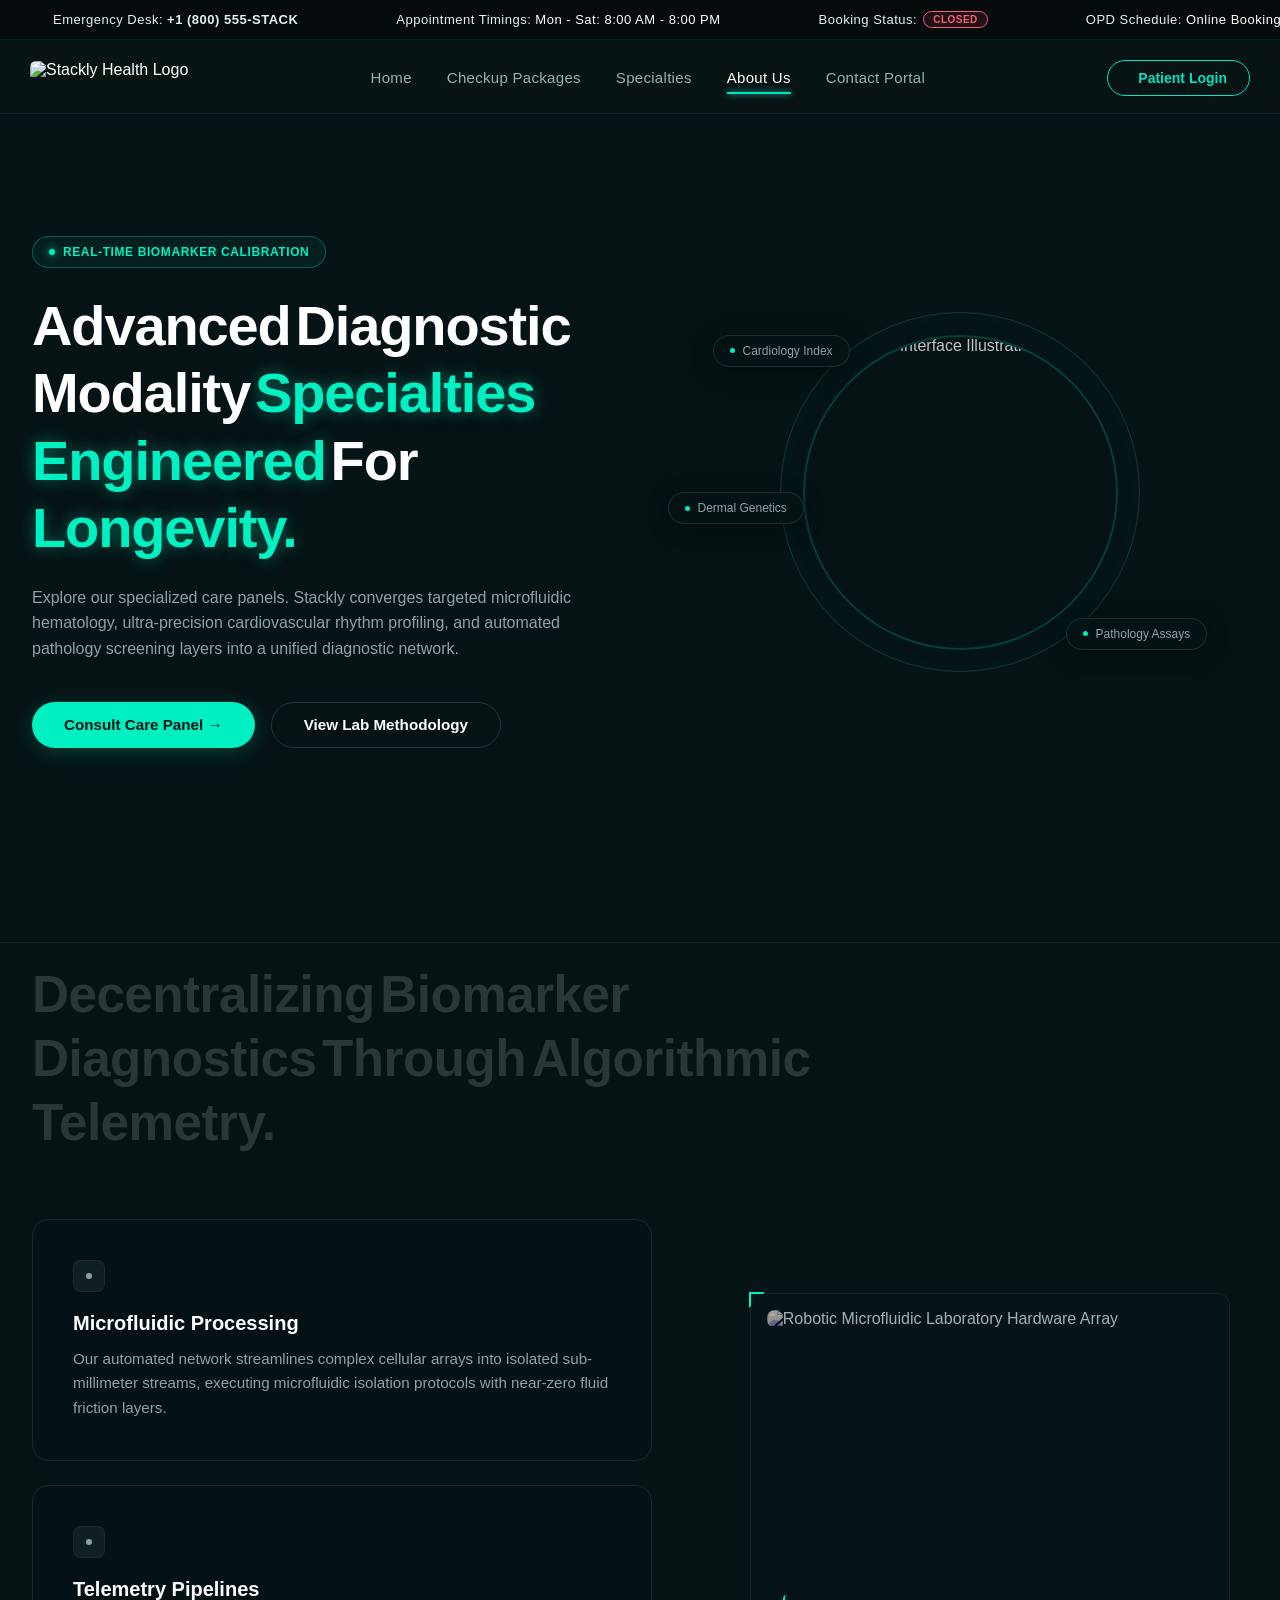
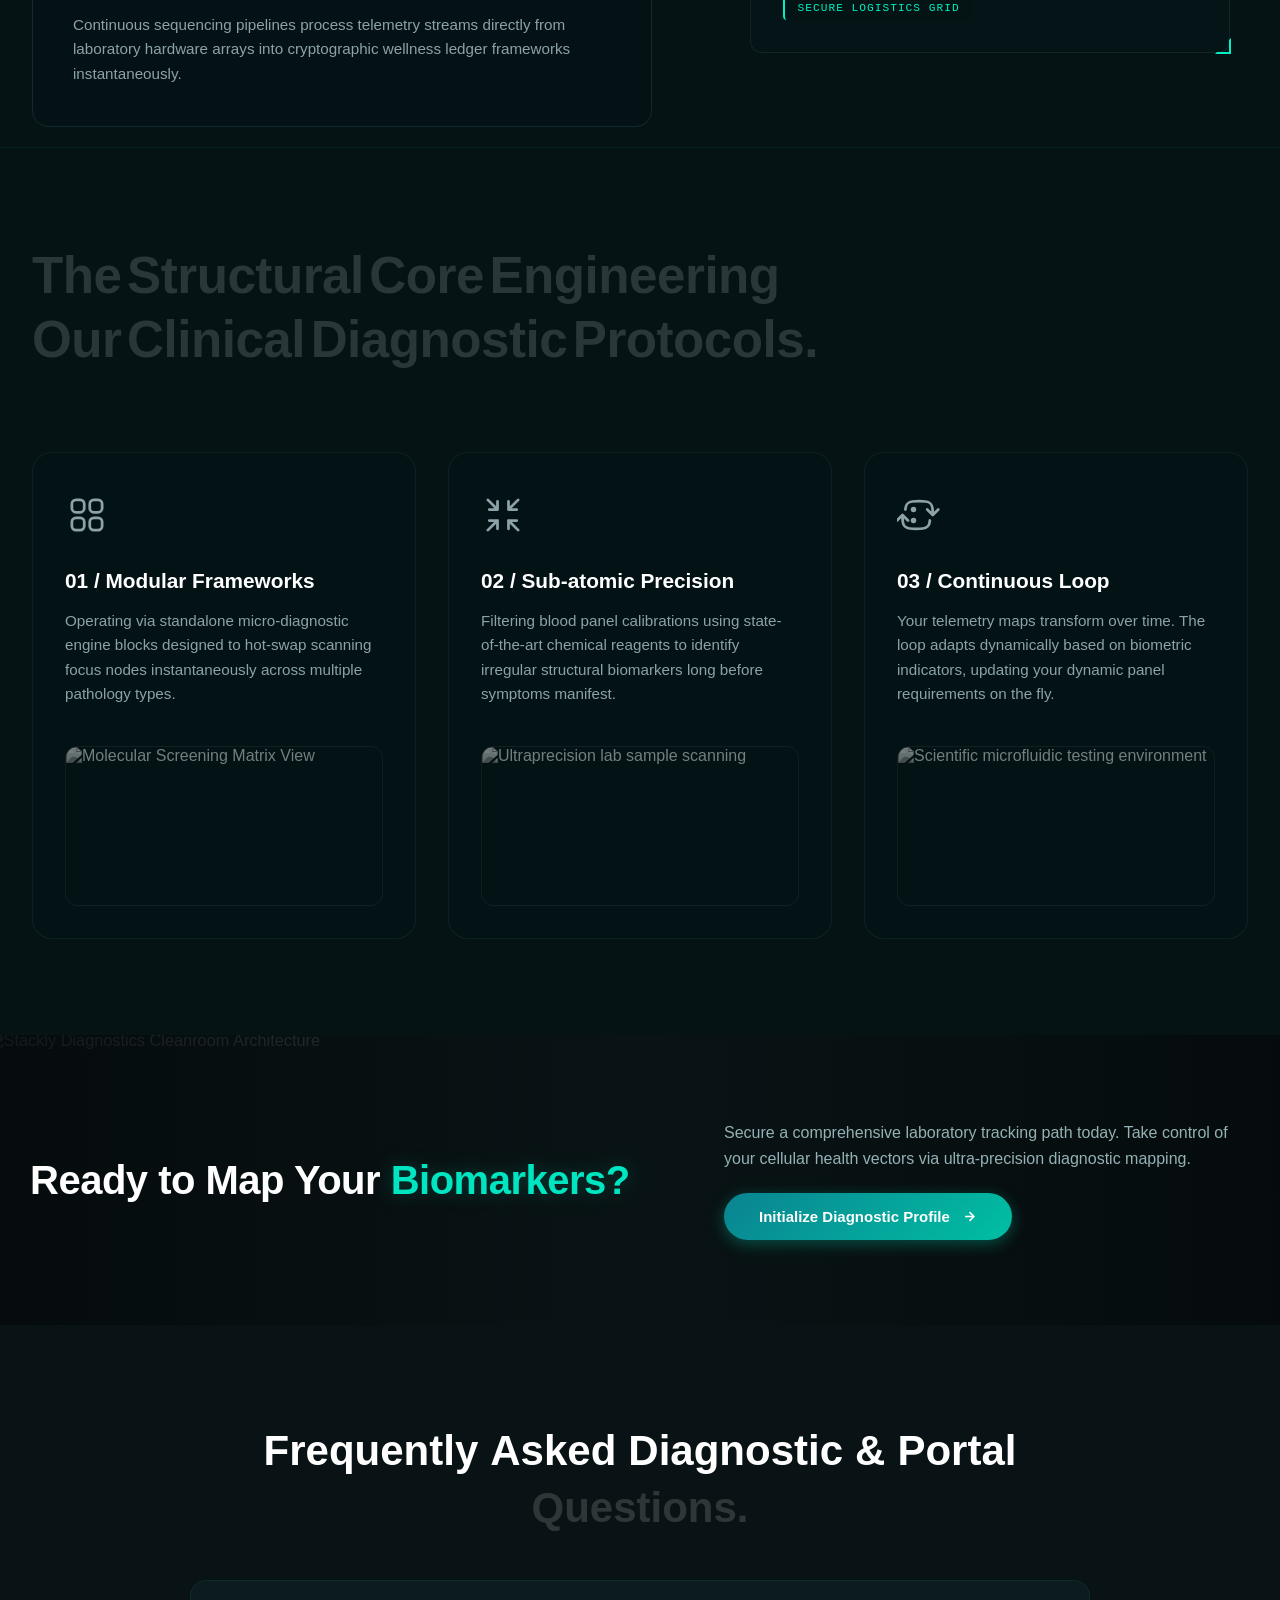
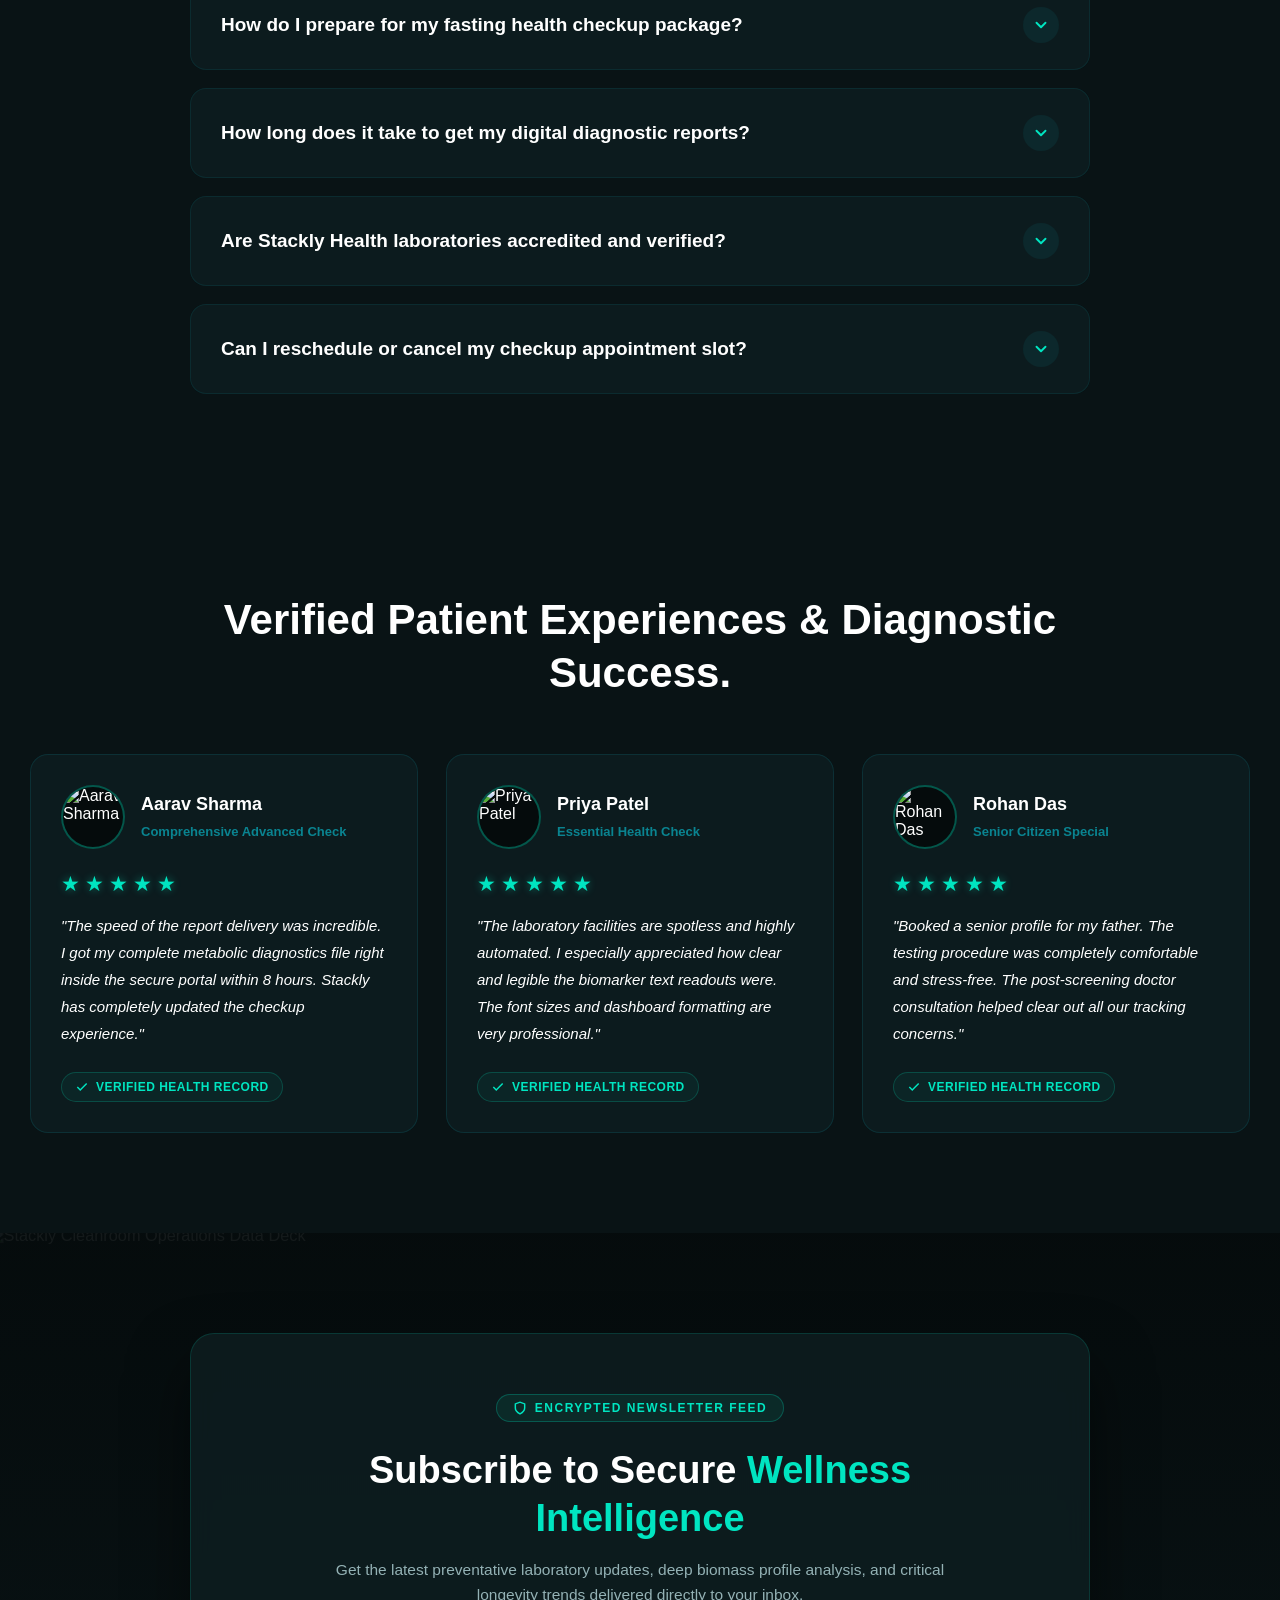
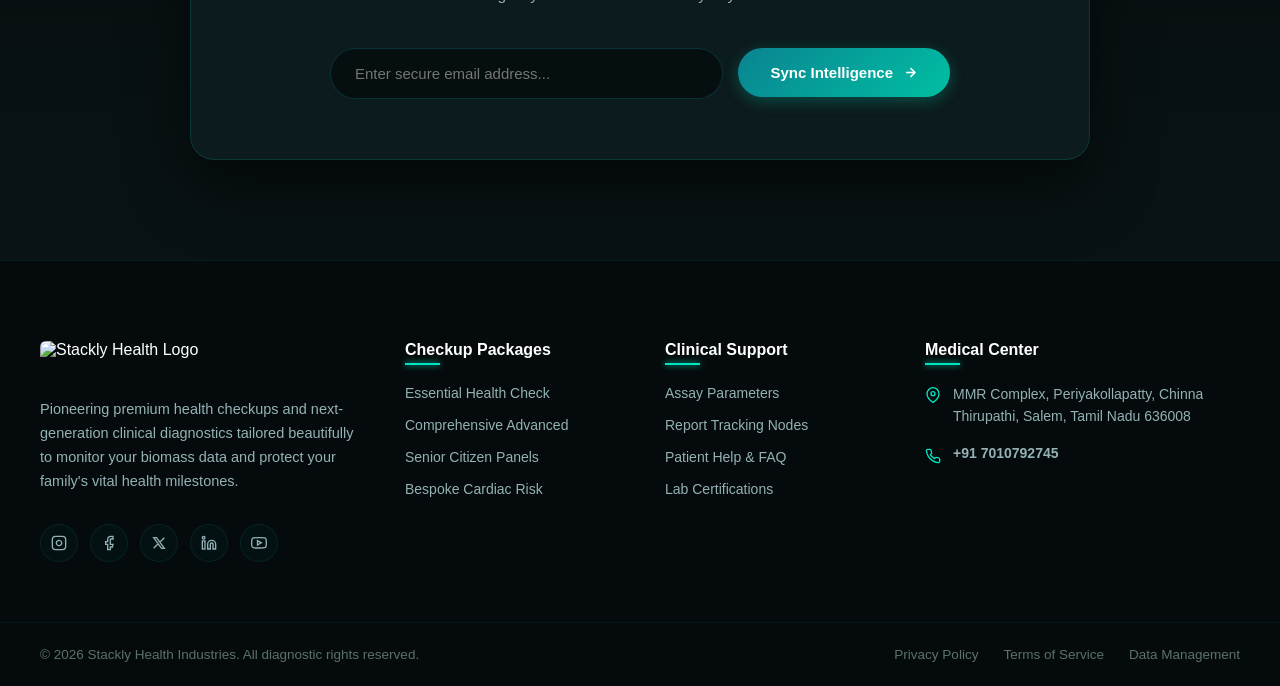
==== about.html @ 5ab10b30 "pages completed" ====
<!DOCTYPE html>
<html lang="en">
<head>
    <meta charset="UTF-8">
    <meta name="viewport" content="width=device-width, initial-scale=1.0">
    <title>Stackly Health - Initializing Diagnostics</title>
    <!-- Font Awesome for clean clinical vector icons -->
    <link rel="stylesheet" href="https://cloudflare.com">
    <link rel="stylesheet" href="style.css">
</head>
<body>

    <!-- Absolute Preloader Component Overlay -->
    <div class="preloader-overlay" id="preloaderPortal">
        
        <!-- Vector Radar Scanner Grid -->
        <div class="scanner-matrix">
            <div class="pulse-aura"></div>
            <div class="pulse-aura delay-pulse"></div>
            <div class="rotating-grid"></div>
            <div class="vector-target" id="statusIcon">
                <i class="fa-solid fa-heart-pulse"></i>
            </div>
        </div>

        <!-- Typography Cluster -->
        <h1 class="brand-title">Stackly<span>Health</span></h1>
        <div class="status-microtext" id="statusString">Calibrating system metrics...</div>
        
        <!-- Tabular Metrics Count -->
        <div class="metric-counter"><span id="liveCounter">0</span>%</div>
        
        <!-- Progress Bar Track -->
        <div class="loading-track-wrapper">
            <div class="loading-fill-bar" id="liveProgressBar"></div>
        </div>
    </div>

  <script>
    document.addEventListener("DOMContentLoaded", () => {
    const liveCounter = document.getElementById("liveCounter");
    const liveProgressBar = document.getElementById("liveProgressBar");
    const statusString = document.getElementById("statusString");
    const statusIcon = document.getElementById("statusIcon");
    const preloaderPortal = document.getElementById("preloaderPortal");

    const totalDuration = 2000; // Perfect 2-second timing lifecycle
    const refreshTickRate = 20; 
    const totalSteps = totalDuration / refreshTickRate; 
    
    let currentStep = 0;

    const loadingProgressInterval = setInterval(() => {
        currentStep++;
        let completionPercentage = Math.floor((currentStep / totalSteps) * 100);

        if (completionPercentage >= 100) {
            completionPercentage = 100;
            clearInterval(loadingProgressInterval);

            // Set final finished confirmation states visually
            statusIcon.innerHTML = `<i class="fa-solid fa-circle-check" style="color: var(--neon-emerald)"></i>`;
            statusString.innerText = "Access Granted";
            liveCounter.innerText = "100";
            liveProgressBar.style.width = "100%";

            // Optional fade exit trigger action after full execution load
            setTimeout(() => {
                preloaderPortal.classList.add("terminate-flow");
            }, 300);
        } else {
            liveCounter.innerText = completionPercentage;
            liveProgressBar.style.width = completionPercentage + "%";

            // Stage shifting message arrays cleanly inside runtime parameters
            if (completionPercentage === 35) {
                statusString.innerText = "Synchronizing diagnostic pipelines...";
            } else if (completionPercentage === 70) {
                statusString.innerText = "Verifying secure systems interface...";
            }
        }
    }, refreshTickRate);
});

  </script>

  <!-- Continuous Infinite Top Bar Carousel Component -->
<div class="top-carousel-bar">
    <div class="carousel-infinite-wrapper">
        
        <!-- Primary Content Group Track -->
        <div class="carousel-track">
            <div class="carousel-item">
                <i class="fa-solid fa-phone-flip phone-ringer"></i> 
                Emergency Desk: <a href="tel:+18005557822" class="call-link">+1 (800) 555-STACK</a>
            </div>
            <div class="carousel-item">
                <i class="fa-solid fa-calendar-check"></i> 
                Appointment Timings: <span class="highlight-text">Mon - Sat: 8:00 AM - 8:00 PM</span>
            </div>
            <div class="carousel-item">
                <i class="fa-solid fa-circle-nodes"></i> 
                Booking Status: <span id="realtimeStatus" class="status-badge checking">Verifying...</span>
            </div>
            <div class="carousel-item">
                <i class="fa-solid fa-file-waveform"></i> 
                OPD Schedule: <span class="highlight-text">Online Bookings Open 24/7</span>
            </div>
        </div>
        
        <!-- Duplicate Clone Track (Essential for infinite seamless visual loop) -->
        <div class="carousel-track" aria-hidden="true">
            <div class="carousel-item">
                <i class="fa-solid fa-phone-flip phone-ringer"></i> 
                Emergency Desk: <a href="tel:+18005557822" class="call-link">+1 (800) 555-STACK</a>
            </div>
            <div class="carousel-item">
                <i class="fa-solid fa-calendar-check"></i> 
                Appointment Timings: <span class="highlight-text">Mon - Sat: 8:00 AM - 8:00 PM</span>
            </div>
            <div class="carousel-item">
                <i class="fa-solid fa-circle-nodes"></i> 
                Booking Status: <span id="realtimeStatusClone" class="status-badge checking">Verifying...</span>
            </div>
            <div class="carousel-item">
                <i class="fa-solid fa-file-waveform"></i> 
                OPD Schedule: <span class="highlight-text">Online Bookings Open 24/7</span>
            </div>
        </div>

    </div>
</div>

<script>
    document.addEventListener("DOMContentLoaded", () => {
    
    function updateLiveAppointmentStatus() {
        const badgeElements = [
            document.getElementById("realtimeStatus"),
            document.getElementById("realtimeStatusClone")
        ];
        
        const systemTime = new Date();
        const activeDay = systemTime.getDay();   // 0 = Sunday, 1 = Monday ... 6 = Saturday
        const activeHour = systemTime.getHours(); // 24-hour clock index tracker format

        // Operational Rules Setup: Monday (1) through Saturday (6), from 8:00 AM to 8:00 PM (Hour 20)
        const isWorkingDay = activeDay >= 1 && activeDay <= 6;
        const isWorkingHour = activeHour >= 8 && activeHour < 20;

        badgeElements.forEach(badge => {
            if (!badge) return;
            
            if (isWorkingDay && isWorkingHour) {
                badge.textContent = "Open Now";
                badge.className = "status-badge open";
            } else {
                badge.textContent = "Closed";
                badge.className = "status-badge closed";
            }
        });
    }

    // Call state mapping routine immediately on runtime instantiation
    updateLiveAppointmentStatus();

    // Check system time parameters every 30 seconds to support active updates
    setInterval(updateLiveAppointmentStatus, 30000);
});

</script>

<!-- Main Header Portal Navigation Section -->
<header class="main-header-navbar">
    <div class="nav-container-wrapper">
        
        <!-- Brand Logo Element Frame (Refresh trigger enabled) -->
        <div class="brand-logo-frame" onclick="refreshPagePortal()" role="button" aria-label="Stackly Home & Refresh">
            <img src="https://unsplash.com" alt="Stackly Health Logo" class="logo-asset">
            
        </div>

        <!-- Desktop Screen Center Aligned Menu List Navigation -->
        <nav class="center-navigation-menu">
            <ul class="nav-link-list">
                <li><a href="index.html" class="nav-menu-item " onclick="setActiveLink(this)">Home</a></li>
                <li><a href="packages.html" class="nav-menu-item" onclick="setActiveLink(this)">Checkup Packages</a></li>
                <li><a href="specialties.html" class="nav-menu-item" onclick="setActiveLink(this)">Specialties</a></li>
                <li><a href="about.html" class="nav-menu-item active" onclick="setActiveLink(this)">About Us</a></li>
                <li><a href="contact.html" class="nav-menu-item" onclick="setActiveLink(this)">Contact Portal</a></li>
            </ul>
        </nav>

        <!-- Right Side Corner Authentication Anchor Action Block -->
        <div class="right-auth-corner">
            <button class="btn-auth-portal" onclick="triggerAuthFlow()"><i class="fa-solid fa-user-shield"></i> Patient Login</button>
        </div>

        <!-- Interactive Mobile Hamburger Grid Vector Activation Node -->
        <button class="mobile-hamburger-trigger" id="hamburgerMenuNode" aria-label="Toggle Portal Menu">
            <span class="hamburger-bar"></span>
            <span class="hamburger-bar"></span>
            <span class="hamburger-bar"></span>
        </button>

    </div>
</header>

<!-- Global Blurring Overlay Matrix Cover for Mobile Airflow Layer Drawer Display -->
<div class="portal-blur-backdrop" id="drawerBlurOverlay"></div>

<script>
    document.addEventListener("DOMContentLoaded", () => {
    const hamburgerMenuNode = document.getElementById("hamburgerMenuNode");
    const drawerBlurOverlay = document.getElementById("drawerBlurOverlay");
    
    // --- 1. Toggle Mobile Menu Drawer & Background Blur Overlay ---
    if (hamburgerMenuNode && drawerBlurOverlay) {
        const toggleMobileNavigation = () => {
            document.body.classList.toggle("mobile-nav-expanded");
            
            // Toggle screen scroll-lock to prevent underlying background leaks
            if (document.body.classList.contains("mobile-nav-expanded")) {
                document.body.style.overflow = "hidden";
            } else {
                document.body.style.overflow = "auto";
            }
        };

        // Attach action events to both trigger nodes
        hamburgerMenuNode.addEventListener("click", toggleMobileNavigation);
        drawerBlurOverlay.addEventListener("click", toggleMobileNavigation);
    }
});

// --- 2. Dynamic Menu Active Status State Tracker Function ---
function setActiveLink(clickedElement) {
    // Remove active styles from all structural links across layout tree
    const menuItems = document.querySelectorAll(".nav-menu-item");
    menuItems.forEach(item => item.classList.remove("active"));
    
    // Apply highlight active styling to current node path item context
    clickedElement.classList.add("active");

    // Auto-dismiss open mobile navigation drawers smoothly on selection click actions
    if (document.body.classList.contains("mobile-nav-expanded")) {
        document.body.classList.remove("mobile-nav-expanded");
        document.body.style.overflow = "auto";
    }
}

// --- 3. Core Brand Image Click Refresh Action Routine ---
function refreshPagePortal() {
    window.location.reload(); // Instantly triggers an active refresh on current page viewport context
}

// --- 4. Placeholder for Authorization Actions ---
function triggerAuthFlow() {
    alert("Redirecting securely to Stackly Patient Identity & Records Portal...");
}

</script>

 <section class="hero-container">
    
    <!-- LEFT CONTENT PANEL -->
    <div class="hero-content">
      <div class="pill-badge">
        <span class="pill-dot"></span>
        REAL-TIME BIOMARKER CALIBRATION
      </div>
      
      <!-- The text inside this tag will be processed by script.js -->
      <h1 class="hero-title" id="reveal-target">
        Advanced Diagnostic Modality Specialties Engineered For Longevity.
      </h1>
      
      <p class="hero-description">
        Explore our specialized care panels. Stackly converges targeted microfluidic hematology, ultra-precision cardiovascular rhythm profiling, and automated pathology screening layers into a unified diagnostic network.
      </p>
      
      <div class="btn-group">
        <a href="/404" class="btn btn-primary">Consult Care Panel &rarr;</a>
        <a href="/404" class="btn btn-secondary">View Lab Methodology</a>
      </div>
    </div>

    <!-- RIGHT VISUAL PANEL -->
    <div class="hero-visual">
      <div class="radar-container">
        <div class="radar-circle"></div>
        
        <div class="image-mask">
          <img src="https://unsplash.com" alt="Diagnostic Interface Illustration">
        </div>
        
        <div class="floating-index index-1">Cardiology Index</div>
        <div class="floating-index index-2">Dermal Genetics</div>
        <div class="floating-index index-3">Pathology Assays</div>
      </div>
    </div>

  </section>


  
  <style>
    /* Reset & Theme Constants */
* {
  box-sizing: border-box;
  margin: 0;
  padding: 0;
}

:root {
  --bg-dark: #051315;
  --teal-bright: #00f0c2;
  --teal-muted: #113834;
  --text-main: #ffffff;
  --text-muted: #8da2a6;
  --font-family: -apple-system, BlinkMacSystemFont, 'Segoe UI', Roboto, Helvetica, Arial, sans-serif;
}

body {
  background-color: var(--bg-dark);
  color: var(--text-main);
  font-family: var(--font-family);
  overflow-x: hidden;
}

/* Hero Section Layout */
.hero-container {
  max-width: 1280px;
  min-height: 100vh;
  margin: 0 auto;
  padding: 4rem 2rem;
  display: flex;
  flex-direction: column;
  justify-content: center;
  position: relative;
}

@media (min-width: 1024px) {
  .hero-container {
    flex-direction: row;
    align-items: center;
    gap: 4rem;
  }
}

/* Left Column Content */
.hero-content {
  flex: 1;
  display: flex;
  flex-direction: column;
  gap: 1.5rem;
  z-index: 10;
}

.pill-badge {
  align-self: flex-start;
  display: inline-flex;
  align-items: center;
  gap: 0.5rem;
  border: 1px solid rgba(0, 240, 194, 0.3);
  background: rgba(0, 240, 194, 0.05);
  padding: 0.5rem 1rem;
  border-radius: 9999px;
  font-size: 0.75rem;
  font-weight: 600;
  letter-spacing: 0.05em;
  text-transform: uppercase;
  color: var(--teal-bright);
}

.pill-dot {
  width: 6px;
  height: 6px;
  background-color: var(--teal-bright);
  border-radius: 50%;
  box-shadow: 0 0 8px var(--teal-bright);
}

/* Word-by-Word Scroll Reveal Header */
.hero-title {
  font-size: 2.5rem;
  font-weight: 800;
  line-height: 1.2;
  letter-spacing: -0.02em;
}

@media (min-width: 768px) {
  .hero-title {
    font-size: 3.5rem;
  }
}

.word {
  display: inline-block;
  margin-right: 0.3rem;
  color: rgba(255, 255, 255, 0.15);
  transition: color 0.3s ease, text-shadow 0.3s ease;
}

.word.active {
  color: var(--text-main);
}

.word.active-teal {
  color: var(--teal-bright);
  text-shadow: 0 0 15px rgba(0, 240, 194, 0.4);
}

.hero-description {
  font-size: 1rem;
  line-height: 1.6;
  color: var(--text-muted);
  max-w: 540px;
}

/* Action Buttons */
.btn-group {
  display: flex;
  flex-direction: column;
  gap: 1rem;
  margin-top: 1rem;
}

@media (min-width: 480px) {
  .btn-group {
    flex-direction: row;
  }
}

.btn {
  display: inline-flex;
  align-items: center;
  justify-content: center;
  padding: 0.85rem 2rem;
  border-radius: 9999px;
  font-size: 0.95rem;
  font-weight: 700;
  text-decoration: none;
  transition: all 0.3s ease;
  cursor: pointer;
}

.btn-primary {
  background-color: var(--teal-bright);
  color: var(--bg-dark);
  box-shadow: 0 4px 20px rgba(0, 240, 194, 0.2);
}

.btn-primary:hover {
  background-color: #00dfb4;
  box-shadow: 0 6px 25px rgba(0, 240, 194, 0.4);
  transform: translateY(-2px);
}

.btn-secondary {
  background-color: transparent;
  color: var(--text-main);
  border: 1px solid #1f3538;
}

.btn-secondary:hover {
  border-color: var(--teal-bright);
  background-color: rgba(255, 255, 255, 0.03);
}

/* Right Column Visual Layout */
.hero-visual {
  flex: 1;
  display: flex;
  align-items: center;
  justify-content: center;
  position: relative;
  margin-top: 3rem;
}

@media (min-width: 1024px) {
  .hero-visual {
    margin-top: 0;
  }
}

/* Circular Interface Layout */
.radar-container {
  position: relative;
  width: 320px;
  height: 320px;
  display: flex;
  align-items: center;
  justify-content: center;
}

@media (min-width: 768px) {
  .radar-container {
    width: 450px;
    height: 450px;
  }
}

.radar-circle {
  position: absolute;
  width: 80%;
  height: 80%;
  border-radius: 50%;
  border: 1px solid var(--teal-muted);
  box-shadow: inset 0 0 40px rgba(0, 240, 194, 0.03);
}

.image-mask {
  position: relative;
  width: 70%;
  height: 70%;
  border-radius: 50%;
  overflow: hidden;
  border: 2px solid rgba(0, 240, 194, 0.2);
}

.image-mask img {
  width: 100%;
  height: 100%;
  object-fit: cover;
  opacity: 0.75;
}

/* Floating Data Panels */
.floating-index {
  position: absolute;
  background: rgba(5, 19, 21, 0.85);
  backdrop-filter: blur(8px);
  border: 1px solid rgba(31, 53, 56, 0.8);
  padding: 0.5rem 1rem;
  border-radius: 9999px;
  font-size: 0.75rem;
  color: var(--text-muted);
  white-space: nowrap;
  display: flex;
  align-items: center;
  gap: 0.5rem;
  box-shadow: 0 4px 20px rgba(0, 0, 0, 0.4);
}

.floating-index::before {
  content: '';
  width: 5px;
  height: 5px;
  background-color: var(--teal-bright);
  border-radius: 50%;
}

.index-1 { top: 15%; left: -5%; }
.index-2 { top: 50%; left: -15%; }
.index-3 { bottom: 15%; right: -5%; }

/* Spacer Block for Scrolling Demonstration */
.scroll-spacer {
  height: 100vh;
  background: linear-gradient(to bottom, var(--bg-dark), #02090a);
  display: flex;
  align-items: center;
  justify-content: center;
  color: rgba(255, 255, 255, 0.2);
  font-size: 0.9rem;
}

  </style>

  <script>
    document.addEventListener("DOMContentLoaded", () => {
  const container = document.getElementById("reveal-target");
  const textArray = container.innerText.split(" ");
  container.innerHTML = ""; // Clear plain text block

  // Map across string tokens to construct custom span elements
  const wordNodes = textArray.map((word) => {
    const span = document.createElement("span");
    span.textContent = word;
    span.classList.add("word");
    
    // Match target phrases for high-contrast neon branding highlights
    if (["Longevity.", "Engineered", "Specialties"].includes(word)) {
      span.classList.add("teal-highlight");
    }
    
    container.appendChild(span);
    return span;
  });

  function processScrollAnimation() {
    const viewportHeight = window.innerHeight;
    const elementRect = container.getBoundingClientRect();
    
    // Determine scroll timeline window markers
    const startPoint = viewportHeight * 0.8;
    const endPoint = viewportHeight * 0.2;
    
    // Convert scroll window relative positions to percentages (0 to 1)
    let visibilityPercentage = (startPoint - elementRect.top) / (startPoint - endPoint);
    visibilityPercentage = Math.min(Math.max(visibilityPercentage, 0), 1);
    
    // Distribute word trigger metrics smoothly against the calculated timeline
    const targetActiveIndex = Math.floor(visibilityPercentage * wordNodes.length * 1.2);

    wordNodes.forEach((node, index) => {
      if (index <= targetActiveIndex && visibilityPercentage > 0) {
        if (node.classList.contains("teal-highlight")) {
          node.classList.add("active-teal");
        } else {
          node.classList.add("active");
        }
      } else {
        node.classList.remove("active", "active-teal");
      }
    });
  }

  window.addEventListener("scroll", processScrollAnimation);
  processScrollAnimation(); // Initial pass to illuminate text if loaded directly inside viewports
});

  </script>

    <!-- SECTION TWO START: THE DATA LAYERS -->
  <section class="layers-section">
    <div class="layers-container">
      
      <!-- Top Header Area with Scroll Reveal -->
      <div class="layers-header">
        <h2 class="layers-title" id="reveal-target-two">
          Decentralizing Biomarker Diagnostics Through Algorithmic Telemetry.
        </h2>
      </div>

      <!-- Main Layout Matrix Grid -->
      <div class="layers-grid">
        
        <!-- Left Side: Interactive Data Cards (Glide Up from Bottom) -->
        <div class="cards-column scroll-glide-up">
          
          <!-- Card 1 -->
          <div class="interactive-card">
            <div class="card-icon-wrapper">
              <div class="card-icon-dot"></div>
            </div>
            <h3 class="card-title">Microfluidic Processing</h3>
            <p class="card-text">
              Our automated network streamlines complex cellular arrays into isolated sub-millimeter streams, executing microfluidic isolation protocols with near-zero fluid friction layers.
            </p>
          </div>

          <!-- Card 2 -->
          <div class="interactive-card">
            <div class="card-icon-wrapper">
              <div class="card-icon-dot"></div>
            </div>
            <h3 class="card-title">Telemetry Pipelines</h3>
            <p class="card-text">
              Continuous sequencing pipelines process telemetry streams directly from laboratory hardware arrays into cryptographic wellness ledger frameworks instantaneously.
            </p>
          </div>

        </div>

        <!-- Right Side: Structural Graphic Frame Component (Glides Up from Bottom) -->
        <div class="graphic-column scroll-glide-up">
          <div class="hardware-frame">
            <!-- Decorative Tech Corner Outlines -->
            <div class="corner-bracket top-left"></div>
            <div class="corner-bracket bottom-right"></div>
            
            <!-- Contextual Image Placeholder for Medical Technology -->
            <img src="https://unsplash.com" alt="Robotic Microfluidic Laboratory Hardware Array" class="hardware-image">
            
            <div class="frame-overlay-tag">SECURE LOGISTICS GRID</div>
          </div>
        </div>

      </div>

    </div>
  </section>
  <!-- SECTION TWO END -->

  <style>
    /* Section Base Configurations */
.layers-section {
  background-color: var(--bg-dark);
  padding: 20px 2rem;
  position: relative;
  overflow: hidden;
  border-top: 1px solid rgba(17, 56, 52, 0.4);
}

.layers-container {
  max-width: 1280px;
  margin: 0 auto;
}

/* Header & Word Reveal Typing Layouts */
.layers-header {
  max-width: 800px;
  margin-bottom: 4rem;
}

.layers-title {
  font-size: 2.2rem;
  font-weight: 800;
  line-height: 1.25;
  letter-spacing: -0.01em;
}

@media (min-width: 768px) {
  .layers-title {
    font-size: 3.2rem;
  }
}

/* Reusing your word tokens styling from Section 1 */
.word-two {
  display: inline-block;
  margin-right: 0.35rem;
  color: rgba(255, 255, 255, 0.15);
  transition: color 0.3s ease, text-shadow 0.3s ease;
}

.word-two.active {
  color: var(--text-main);
}

.word-two.active-teal {
  color: var(--teal-bright);
  text-shadow: 0 0 15px rgba(0, 240, 194, 0.4);
}

/* Responsive Grid Base Matrix */
.layers-grid {
  display: grid;
  grid-template-columns: 1fr;
  gap: 3rem;
  align-items: center;
}

@media (min-width: 1024px) {
  .layers-grid {
    grid-template-columns: 1.2fr 1fr;
    gap: 5rem;
  }
}

/* Left Content Column Interactive Cards */
.cards-column {
  display: flex;
  flex-direction: column;
  gap: 1.5rem;
}

.interactive-card {
  background: rgba(5, 19, 21, 0.4);
  border: 1px solid #14292b;
  padding: 2.5rem;
  border-radius: 16px;
  position: relative;
  overflow: hidden;
  transition: all 0.4s cubic-bezier(0.16, 1, 0.3, 1);
}

/* Hover Accent Interactivity Layouts */
.interactive-card::before {
  content: '';
  position: absolute;
  inset: 0;
  background: radial-gradient(circle at 10% 10%, rgba(0, 240, 194, 0.04), transparent 60%);
  opacity: 0;
  transition: opacity 0.4s ease;
}

.interactive-card:hover {
  border-color: var(--teal-bright);
  transform: translateY(-4px);
  box-shadow: 0 12px 30px rgba(0, 0, 0, 0.5), 0 0 20px rgba(0, 240, 194, 0.05);
}

.interactive-card:hover::before {
  opacity: 1;
}

/* Card Internals */
.card-icon-wrapper {
  width: 32px;
  height: 32px;
  border-radius: 8px;
  background: rgba(31, 53, 56, 0.4);
  display: flex;
  align-items: center;
  justify-content: center;
  margin-bottom: 1.25rem;
  border: 1px solid rgba(255,255,255,0.05);
  transition: all 0.3s ease;
}

.card-icon-dot {
  width: 6px;
  height: 6px;
  background-color: var(--text-muted);
  border-radius: 50%;
  transition: all 0.3s ease;
}

.interactive-card:hover .card-icon-wrapper {
  background: rgba(0, 240, 194, 0.1);
  border-color: rgba(0, 240, 194, 0.3);
}

.interactive-card:hover .card-icon-dot {
  background-color: var(--teal-bright);
  box-shadow: 0 0 8px var(--teal-bright);
}

.card-title {
  font-size: 1.25rem;
  font-weight: 700;
  margin-bottom: 0.75rem;
  transition: color 0.3s ease;
}

.interactive-card:hover .card-title {
  color: var(--teal-bright);
}

.card-text {
  font-size: 0.95rem;
  line-height: 1.6;
  color: var(--text-muted);
}

/* Right Media Column Components */
.graphic-column {
  width: 100%;
  display: flex;
  justify-content: center;
}

.hardware-frame {
  position: relative;
  width: 100%;
  max-width: 480px;
  aspect-ratio: 4/3;
  border-radius: 12px;
  padding: 1rem;
  background: rgba(17, 56, 52, 0.08);
  border: 1px solid rgba(31, 53, 56, 0.5);
}

.hardware-image {
  width: 100%;
  height: 100%;
  object-fit: cover;
  border-radius: 8px;
  opacity: 0.65;
  filter: saturate(0.6) hue-rotate(140deg);
  transition: all 0.5s ease;
}

.hardware-frame:hover .hardware-image {
  opacity: 0.85;
  filter: saturate(0.9) hue-rotate(140deg);
}

/* Science Frame Corner Brackets */
.corner-bracket {
  position: absolute;
  width: 16px;
  height: 16px;
  border: 2px solid transparent;
  pointer-events: none;
}
.top-left {
  top: -2px; left: -2px;
  border-top-color: var(--teal-bright);
  border-left-color: var(--teal-bright);
}
.bottom-right {
  bottom: -2px; right: -2px;
  border-bottom-color: var(--teal-bright);
  border-right-color: var(--teal-bright);
}

.frame-overlay-tag {
  position: absolute;
  bottom: 2rem;
  left: 2rem;
  background: rgba(5, 19, 21, 0.9);
  padding: 0.4rem 0.8rem;
  border-radius: 4px;
  font-family: monospace;
  font-size: 0.7rem;
  letter-spacing: 1px;
  color: var(--teal-bright);
  border-left: 2px solid var(--teal-bright);
}

/* Scroll Glide Up Global Trigger Base Classes */
.scroll-glide-up {
  opacity: 0;
  transform: translateY(60px);
  transition: opacity 1s cubic-bezier(0.16, 1, 0.3, 1), transform 1.2s cubic-bezier(0.16, 1, 0.3, 1);
}

.scroll-glide-up.visible {
  opacity: 1;
  transform: translateY(0);
}

  </style>

  <script>
    document.addEventListener("DOMContentLoaded", () => {
  
  // 1. TEXT REVEAL CONTROLLER FOR SECTION TWO
  const titleTwo = document.getElementById("reveal-target-two");
  const textArrayTwo = titleTwo.innerText.split(" ");
  titleTwo.innerHTML = ""; 

  const wordNodesTwo = textArrayTwo.map((word) => {
    const span = document.createElement("span");
    span.textContent = word;
    span.classList.add("word-two");
    
    if (["Telemetry.", "Diagnostics", "Decentralizing"].includes(word)) {
      span.classList.add("teal-highlight-two");
    }
    
    titleTwo.appendChild(span);
    return span;
  });

  // 2. GLIDE UP CONTROLLER FOR ELEMENTS
  const glideElements = document.querySelectorAll(".scroll-glide-up");

  // Main Comprehensive Monitor Loop
  function evaluateScrollLayouts() {
    const viewportHeight = window.innerHeight;
    
    // --- Handle Word-by-word reveal ---
    const elementRect = titleTwo.getBoundingClientRect();
    const startPoint = viewportHeight * 0.85;
    const endPoint = viewportHeight * 0.25;
    
    let visibilityPercentage = (startPoint - elementRect.top) / (startPoint - endPoint);
    visibilityPercentage = Math.min(Math.max(visibilityPercentage, 0), 1);
    
    const targetActiveIndex = Math.floor(visibilityPercentage * wordNodesTwo.length * 1.3);

    wordNodesTwo.forEach((node, index) => {
      if (index <= targetActiveIndex && visibilityPercentage > 0) {
        if (node.classList.contains("teal-highlight-two")) {
          node.classList.add("active-teal");
        } else {
          node.classList.add("active");
        }
      } else {
        node.classList.remove("active", "active-teal");
      }
    });

    // --- Handle Glide Up Animation Triggers ---
    glideElements.forEach((element) => {
      const elementTop = element.getBoundingClientRect().top;
      // Trigger when the element sits 15% above the page bottom edge
      if (elementTop < viewportHeight * 0.85) {
        element.classList.add("visible");
      }
    });
  }

  window.addEventListener("scroll", evaluateScrollLayouts);
  evaluateScrollLayouts(); // Execute primary check immediately upon setup
});

  </script>

    <!-- SECTION THREE START: THE CLINICAL ARCHITECTURE -->
  <section class="pillars-section">
    <div class="pillars-container">
      
      <!-- Section Title Area -->
      <div class="pillars-header">
        <h2 class="pillars-title" id="reveal-target-three">
          The Structural Core Engineering Our Clinical Diagnostic Protocols.
        </h2>
      </div>

      <!-- Chronological/One-By-One Card Row Layout -->
      <div class="pillars-grid">
        
        <!-- Value Pillar Card 1 -->
        <div class="pillar-card cascade-reveal">
          <div class="pillar-icon-container">
            <!-- Vector Blueprint Grid Icon -->
            <svg class="vector-icon" viewBox="0 0 24 24" fill="none" stroke="currentColor" stroke-width="1.5">
              <path stroke-linecap="round" stroke-linejoin="round" d="M3.75 6A2.25 2.25 0 0 1 6 3.75h2.25A2.25 2.25 0 0 1 10.5 6v2.25a2.25 2.25 0 0 1-2.25 2.25H6A2.25 2.25 0 0 1 3.75 8.25V6ZM3.75 15.75A2.25 2.25 0 0 1 6 13.5h2.25a2.25 2.25 0 0 1 2.25 2.25V18a2.25 2.25 0 0 1-2.25 2.25H6A2.25 2.25 0 0 1 3.75 18v-2.25ZM13.5 6a2.25 2.25 0 0 1 2.25-2.25H18A2.25 2.25 0 0 1 20.25 6v2.25A2.25 2.25 0 0 1 18 10.5h-2.25A2.25 2.25 0 0 1 13.5 8.25V6ZM13.5 15.75a2.25 2.25 0 0 1 2.25-2.25H18a2.25 2.25 0 0 1 2.25 2.25V18A2.25 2.25 0 0 1 18 20.25h-2.25A2.25 2.25 0 0 1 13.5 18v-2.25Z" />
            </svg>
          </div>
          <h3 class="pillar-card-title">01 / Modular Frameworks</h3>
          <p class="pillar-card-text">
            Operating via standalone micro-diagnostic engine blocks designed to hot-swap scanning focus nodes instantaneously across multiple pathology types.
          </p>
          <div class="pillar-media-frame">
            <img src="https://unsplash.com" alt="Molecular Screening Matrix View" class="pillar-img">
          </div>
        </div>

        <!-- Value Pillar Card 2 -->
        <div class="pillar-card cascade-reveal">
          <div class="pillar-icon-container">
            <!-- Vector Target Accuracy Radar Icon -->
            <svg class="vector-icon" viewBox="0 0 24 24" fill="none" stroke="currentColor" stroke-width="1.5">
              <path stroke-linecap="round" stroke-linejoin="round" d="M9 9V4.5M9 9H4.5M9 9 3.75 3.75M9 15v4.5M9 15H4.5M9 15l-5.25 5.25M15 9V4.5M15 9h4.5M15 9l5.25-5.25M15 15v4.5M15 15h4.5M15 15l5.25 5.25" />
            </svg>
          </div>
          <h3 class="pillar-card-title">02 / Sub-atomic Precision</h3>
          <p class="pillar-card-text">
            Filtering blood panel calibrations using state-of-the-art chemical reagents to identify irregular structural biomarkers long before symptoms manifest.
          </p>
          <div class="pillar-media-frame">
            <img src="https://unsplash.com" alt="Ultraprecision lab sample scanning" class="pillar-img">
          </div>
        </div>

        <!-- Value Pillar Card 3 -->
        <div class="pillar-card cascade-reveal">
          <div class="pillar-icon-container">
            <!-- Vector Quantum Chain Waveform Icon -->
            <svg class="vector-icon" viewBox="0 0 24 24" fill="none" stroke="currentColor" stroke-width="1.5">
              <path stroke-linecap="round" stroke-linejoin="round" d="M19.5 12c0-1.232-.046-2.453-.138-3.662a4.006 4.006 0 0 0-3.7-3.7 48.656 48.656 0 0 0-7.324 0 4.006 4.006 0 0 0-3.7 3.7c-.017.22-.032.441-.046.662M19.5 12l3-3m-3 3-3-3M3 12c0 1.232.046 2.453.138 3.662a4.006 4.006 0 0 0 3.7 3.7 48.656 48.656 0 0 0 7.324 0 4.006 4.006 0 0 0 3.7-3.7c.017-.22.032-.441.046-.662M3 12l-3 3m3-3 3 3M9 9h.008v.008H9V9Zm.75 0a.75.75 0 1 1-1.5 0 .75.75 0 0 1 1.5 0ZM9 15h.008v.008H9V15Zm.75 0a.75.75 0 1 1-1.5 0 .75.75 0 0 1 1.5 0Z" />
            </svg>
          </div>
          <h3 class="pillar-card-title">03 / Continuous Loop</h3>
          <p class="pillar-card-text">
            Your telemetry maps transform over time. The loop adapts dynamically based on biometric indicators, updating your dynamic panel requirements on the fly.
          </p>
          <div class="pillar-media-frame">
            <img src="https://unsplash.com" alt="Scientific microfluidic testing environment" class="pillar-img">
          </div>
        </div>

      </div>
    </div>
  </section>
  <!-- SECTION THREE END -->

  <style>
    /* Pillars Section Core Container styles */
.pillars-section {
  background-color: var(--bg-dark);
  padding: 6rem 2rem;
  position: relative;
  overflow: hidden;
  border-top: 1px solid rgba(17, 56, 52, 0.4);
}

.pillars-container {
  max-width: 1280px;
  margin: 0 auto;
}

/* Header Area Typography */
.pillars-header {
  max-width: 800px;
  margin-bottom: 5rem;
}

.pillars-title {
  font-size: 2.2rem;
  font-weight: 800;
  line-height: 1.25;
  letter-spacing: -0.01em;
}

@media (min-width: 768px) {
  .pillars-title {
    font-size: 3.2rem;
  }
}

/* Word tokens layout for Title 3 */
.word-three {
  display: inline-block;
  margin-right: 0.35rem;
  color: rgba(255, 255, 255, 0.15);
  transition: color 0.3s ease, text-shadow 0.3s ease;
}

.word-three.active {
  color: var(--text-main);
}

.word-three.active-teal {
  color: var(--teal-bright);
  text-shadow: 0 0 15px rgba(0, 240, 194, 0.4);
}

/* Columns Grid Matrix */
.pillars-grid {
  display: grid;
  grid-template-columns: 1fr;
  gap: 2.5rem;
}

@media (min-width: 768px) {
  .pillars-grid {
    grid-template-columns: repeat(2, 1fr);
  }
}

@media (min-width: 1024px) {
  .pillars-grid {
    grid-template-columns: repeat(3, 1fr);
    gap: 2rem;
  }
}

/* Individual Content Pillar Cards */
.pillar-card {
  background: rgba(3, 20, 23, 0.3);
  border: 1px solid rgba(31, 53, 56, 0.4);
  padding: 2.5rem 2rem 2rem 2rem;
  border-radius: 20px;
  display: flex;
  flex-direction: column;
  position: relative;
  transition: border-color 0.4s ease, transform 0.4s ease, box-shadow 0.4s ease;
}

.pillar-card:hover {
  border-color: var(--teal-bright);
  transform: translateY(-6px);
  box-shadow: 0 15px 35px rgba(0,0,0,0.6);
}

/* Vector Inline Icon Elements */
.pillar-icon-container {
  width: 44px;
  height: 44px;
  color: var(--text-muted);
  margin-bottom: 2rem;
  transition: color 0.4s ease, filter 0.4s ease;
}

.vector-icon {
  width: 100%;
  height: 100%;
}

.pillar-card:hover .pillar-icon-container {
  color: var(--teal-bright);
  filter: drop-shadow(0 0 8px rgba(0, 240, 194, 0.5));
}

/* Card Typography Content */
.pillar-card-title {
  font-size: 1.3rem;
  font-weight: 700;
  margin-bottom: 1rem;
}

.pillar-card-text {
  font-size: 0.95rem;
  line-height: 1.6;
  color: var(--text-muted);
  margin-bottom: 2.5rem;
  flex-grow: 1; /* Pushes content images perfectly into equal row alignments */
}

/* Pillar Inline Card Media Frame */
.pillar-media-frame {
  width: 100%;
  height: 160px;
  border-radius: 12px;
  overflow: hidden;
  border: 1px solid rgba(255,255,255,0.05);
}

.pillar-img {
  width: 100%;
  height: 100%;
  object-fit: cover;
  opacity: 0.45;
  filter: grayscale(1) contrast(1.1);
  transition: all 0.5s ease;
}

.pillar-card:hover .pillar-img {
  opacity: 0.8;
  filter: grayscale(0.2) contrast(1);
  transform: scale(1.03);
}

/* One-by-One Cascade Fade-In Classes */
.cascade-reveal {
  opacity: 0;
  transform: translateY(40px);
  transition: opacity 0.8s cubic-bezier(0.25, 1, 0.5, 1), transform 0.8s cubic-bezier(0.25, 1, 0.5, 1);
}

.cascade-reveal.triggered {
  opacity: 1;
  transform: translateY(0);
}

  </style>

  <script>
    document.addEventListener("DOMContentLoaded", () => {

  // 1. TEXT REVEAL CONTROLLER FOR SECTION THREE
  const titleThree = document.getElementById("reveal-target-three");
  const textArrayThree = titleThree.innerText.split(" ");
  titleThree.innerHTML = ""; 

  const wordNodesThree = textArrayThree.map((word) => {
    const span = document.createElement("span");
    span.textContent = word;
    span.classList.add("word-three");
    
    if (["Diagnostic", "Clinical", "Architecture"].includes(word)) {
      span.classList.add("active-teal-highlight");
    }
    
    titleThree.appendChild(span);
    return span;
  });

  // 2. ONE-BY-ONE DELAYED REVEAL FOR VALUE PILLARS
  const valuesCards = document.querySelectorAll(".cascade-reveal");

  function processGlobalScrollEngine() {
    const viewportHeight = window.innerHeight;
    
    // --- Word Reveal Computations ---
    const elementRect = titleThree.getBoundingClientRect();
    const startPoint = viewportHeight * 0.85;
    const endPoint = viewportHeight * 0.25;
    
    let visibilityPercentage = (startPoint - elementRect.top) / (startPoint - endPoint);
    visibilityPercentage = Math.min(Math.max(visibilityPercentage, 0), 1);
    
    const targetActiveIndex = Math.floor(visibilityPercentage * wordNodesThree.length * 1.3);

    wordNodesThree.forEach((node, index) => {
      if (index <= targetActiveIndex && visibilityPercentage > 0) {
        if (node.classList.contains("active-teal-highlight")) {
          node.classList.add("active-teal");
        } else {
          node.classList.add("active");
        }
      } else {
        node.classList.remove("active", "active-teal");
      }
    });

    // --- One-by-One Staggered Cascade Engine ---
    let cardTriggerCount = 0;
    valuesCards.forEach((card) => {
      const cardRect = card.getBoundingClientRect();
      
      // If card hits view threshold and hasn't been triggered yet
      if (cardRect.top < viewportHeight * 0.88 && !card.classList.contains("triggered")) {
        // Apply an inline cascading delay based on how many hit the window area together
        card.style.transitionDelay = `${cardTriggerCount * 0.18}s`;
        card.classList.add("triggered");
        cardTriggerCount++;
      }
    });
  }

  window.addEventListener("scroll", processGlobalScrollEngine);
  processGlobalScrollEngine(); // Run first layout iteration checks
});

  </script>

  <!-- Secure Next-Gen Engagement Ribbon -->
<section class="stackly-kinetic-ribbon" id="cta-action-gate">
    
    <!-- Deep Layered Static Asset Background Frame -->
    <div class="ribbon-asset-background">
        <img src="https://pexels.com" alt="Stackly Diagnostics Cleanroom Architecture" class="ribbon-backing-img">
        <div class="ribbon-dark-shield"></div>
    </div>

    <!-- Active Grid Arena Content Frame -->
    <div class="ribbon-arena-wrapper">
        
        <!-- Line 1: Headline Vector Link (Glides from left frame margins) -->
        <div class="ribbon-left-wing-stack" id="ctaLeftWing">
            <h3 class="ribbon-kinetic-headline">
                Ready to Map Your <span class="highlight-neon">Biomarkers?</span>
            </h3>
        </div>

        <!-- Line 2: Copy Metric & Trigger Action Portal (Glides from right frame margins) -->
        <div class="ribbon-right-wing-stack" id="ctaRightWing">
            <p class="ribbon-supporting-copy">
                Secure a comprehensive laboratory tracking path today. Take control of your cellular health vectors via ultra-precision diagnostic mapping.
            </p>
            <div class="ribbon-control-buttons">
                <button class="btn-ribbon-action action-glow" onclick="routeToErrorPortal('premium-screening-slot')">
                    Initialize Diagnostic Profile
                    <svg viewBox="0 0 24 24" fill="none" stroke="currentColor" stroke-width="2.5" class="svg-btn-arrow"><line x1="5" y1="12" x2="19" y2="12"></line><polyline points="12 5 19 12 12 19"></polyline></svg>
                </button>
            </div>
        </div>

    </div>
</section>

<style>
    :root {
    --bg-clinical-dark: #091315;
    --neon-emerald: #00e5c1;
    --clinical-teal: #0a8491;
    --text-pure: #ffffff;
    --text-dimmed: #7fa4a8;
}

/* Master Ribbon Block Clear Flow Container */
.stackly-kinetic-ribbon {
    display: block;
    position: relative;
    width: 100%;
    background-color: var(--bg-clinical-dark);
    padding: 85px 30px;
    box-sizing: border-box;
    z-index: 20;
    clear: both;
    overflow: hidden;
    font-family: 'Segoe UI', Tahoma, Geneva, Verdana, sans-serif;
}

/* --- High-Fidelity Static Asset Background Sub-System --- */
.ribbon-asset-background {
    position: absolute;
    top: 0;
    left: 0;
    width: 100%;
    height: 100%;
    z-index: 1;
}

.ribbon-backing-img {
    width: 100%;
    height: 100%;
    object-fit: cover;
    display: block;
    transform: scale(1.02);
}

.ribbon-dark-shield {
    position: absolute;
    top: 0;
    left: 0;
    width: 100%;
    height: 100%;
    /* Creates a dark center horizontal focal vignette look */
    background: linear-gradient(90deg, rgba(5, 11, 12, 0.94) 0%, rgba(9, 19, 21, 0.85) 50%, rgba(5, 11, 12, 0.94) 100%);
    z-index: 2;
}

/* Outer layout capsule framework grid */
.ribbon-arena-wrapper {
    position: relative;
    width: 100%;
    max-width: 1400px;
    margin: 0 auto;
    z-index: 3;
    display: grid;
    grid-template-columns: 1.1fr 0.9fr; /* Asymmetric balance splits layout lines neatly */
    gap: 50px;
    align-items: center;
}

/* --- Line 1: Left Stack Layout Rules (Slide Preparation) --- */
.ribbon-left-wing-stack {
    opacity: 0;
    transform: translateX(-60px); /* Pre-staged out to the left margin wall */
    transition: opacity 0.8s cubic-bezier(0.25, 1, 0.5, 1), transform 0.8s cubic-bezier(0.25, 1, 0.5, 1);
    will-change: transform, opacity;
}

.ribbon-kinetic-headline {
    color: var(--text-pure);
    font-size: 40px;
    font-weight: 800;
    line-height: 1.2;
    letter-spacing: -0.5px;
}

.highlight-neon {
    color: var(--neon-emerald);
    text-shadow: 0 0 20px rgba(0, 229, 193, 0.25);
}

/* --- Line 2: Right Stack Layout Rules (Slide Preparation) --- */
.ribbon-right-wing-stack {
    display: flex;
    flex-direction: column;
    align-items: flex-start;
    gap: 22px;
    opacity: 0;
    transform: translateX(60px); /* Pre-staged out to the right margin wall */
    transition: opacity 0.8s cubic-bezier(0.25, 1, 0.5, 1), transform 0.8s cubic-bezier(0.25, 1, 0.5, 1);
    will-change: transform, opacity;
}

/* JavaScript Trigger State Appends */
.ribbon-left-wing-stack.slide-engaged,
.ribbon-right-wing-stack.slide-engaged {
    opacity: 1;
    transform: translateX(0); /* Lock tracking code back into origin grid node center */
}

.ribbon-supporting-copy {
    color: var(--text-dimmed);
    font-size: 16px;
    line-height: 1.6;
}

/* Interaction Cta Action Control Rules */
.btn-ribbon-action {
    background: linear-gradient(135deg, var(--clinical-teal), #00bfa3);
    color: var(--text-pure);
    border: none;
    padding: 15px 35px;
    font-size: 15px;
    font-weight: 700;
    border-radius: 30px;
    cursor: pointer;
    display: inline-flex;
    align-items: center;
    gap: 12px;
    box-shadow: 0 4px 15px rgba(0, 229, 193, 0.3);
    transition: all 0.3s cubic-bezier(0.25, 1, 0.5, 1);
}

.btn-ribbon-action:hover {
    transform: translateY(-2px);
    box-shadow: 0 8px 25px rgba(0, 229, 193, 0.5);
}

.svg-btn-arrow { width: 15px; height: 15px; transition: transform 0.3s ease; }
.btn-ribbon-action:hover .svg-btn-arrow { transform: translateX(4px); }


/* --- Robust Fluid Media Breakpoints Parameters --- */
@media (max-width: 1200px) {
    .ribbon-kinetic-headline { font-size: 34px; }
    .ribbon-supporting-copy { font-size: 15px; }
}

@media (max-width: 992px) {
    .stackly-kinetic-ribbon { padding: 65px 20px; }
    .ribbon-arena-wrapper { grid-template-columns: 1fr; gap: 30px; text-align: center; }
    .ribbon-right-wing-stack { align-items: center; }
    .ribbon-dark-shield {
        background: linear-gradient(180deg, rgba(5, 11, 12, 0.95) 0%, rgba(9, 19, 21, 0.82) 100__);
    }
}

@media (max-width: 480px) {
    .ribbon-kinetic-headline { font-size: 28px; }
    .btn-ribbon-action { width: 100%; justify-content: center; font-size: 14px; padding: 14px 20px; }
}

</style>

<script>
    document.addEventListener("DOMContentLoaded", () => {
    initializeCtaRibbonMechanics();
});

function initializeCtaRibbonMechanics() {
    const leftWing = document.getElementById('ctaLeftWing');
    const rightWing = document.getElementById('ctaRightWing');
    const ribbonGate = document.getElementById('cta-action-gate');

    if (!leftWing || !rightWing || !ribbonGate) return;

    const ribbonObserverOptions = {
        root: null,
        threshold: 0.2, // Fires when 20% of section row data crosses threshold view limits
        rootMargin: "0px 0px -20px 0px"
    };

    const ribbonEntranceObserver = new IntersectionObserver((entries) => {
        entries.forEach(entry => {
            if (entry.isIntersecting) {
                // Instantly engage simultaneous cinematic side transitions
                leftWing.classList.add('slide-engaged');
                rightWing.classList.add('slide-engaged');
                
                // Unobserve target track once animated safely
                ribbonEntranceObserver.unobserve(entry.target);
            }
        });
    }, ribbonObserverOptions);

    ribbonEntranceObserver.observe(ribbonGate);
}

</script>

<!-- Stackly Clinical FAQ Accordion Arena -->
<section class="stackly-faq-arena" id="faq-portal">
    <div class="faq-arena-wrapper">
        
        <!-- Header row with scroll kinetic text title -->
        <div class="faq-header-block">
            <h3 class="scroll-kinetic-faq-title" id="kineticFaqTitle">
                <span>Frequently</span> <span>Asked</span> <span>Diagnostic</span> <span>&</span> <span>Portal</span> <span class="accent-node">Questions.</span>
            </h3>
        </div>

        <!-- Vertical Accordion Card Matrix Array -->
        <div class="faq-accordion-container" id="faqAccordionGroup">
            
            <!-- Question 1 -->
            <div class="faq-accordion-card">
                <button class="faq-trigger-header" aria-expanded="false" onclick="toggleFaqCard(this)">
                    <span class="faq-question-text">How do I prepare for my fasting health checkup package?</span>
                    <div class="faq-vector-indicator">
                        <svg viewBox="0 0 24 24" fill="none" stroke="currentColor" stroke-width="2.5" stroke-linecap="round" stroke-linejoin="round"><polyline points="6 9 12 15 18 9"></polyline></svg>
                    </div>
                </button>
                <div class="faq-content-body">
                    <div class="faq-interior-pad">
                        <p>For packages requiring fasting (such as our Essential or Comprehensive panels), please do not consume any food or beverages except plain water for a minimum of 10 to 12 hours before your scheduled slot. Avoid alcohol and heavy exercise 24 hours prior to screening.</p>
                    </div>
                </div>
            </div>

            <!-- Question 2 -->
            <div class="faq-accordion-card">
                <button class="faq-trigger-header" aria-expanded="false" onclick="toggleFaqCard(this)">
                    <span class="faq-question-text">How long does it take to get my digital diagnostic reports?</span>
                    <div class="faq-vector-indicator">
                        <svg viewBox="0 0 24 24" fill="none" stroke="currentColor" stroke-width="2.5" stroke-linecap="round" stroke-linejoin="round"><polyline points="6 9 12 15 18 9"></polyline></svg>
                    </div>
                </button>
                <div class="faq-content-body">
                    <div class="faq-interior-pad">
                        <p>Most routine blood tests and biomarker diagnostic assays are processed within 6 to 12 hours. Advanced molecular diagnostics or specialized cultures can take up to 24-48 hours. You will receive an automated secure notification via SMS and email once your encrypted file is live in your patient portal.</p>
                    </div>
                </div>
            </div>

            <!-- Question 3 -->
            <div class="faq-accordion-card">
                <button class="faq-trigger-header" aria-expanded="false" onclick="toggleFaqCard(this)">
                    <span class="faq-question-text">Are Stackly Health laboratories accredited and verified?</span>
                    <div class="faq-vector-indicator">
                        <svg viewBox="0 0 24 24" fill="none" stroke="currentColor" stroke-width="2.5" stroke-linecap="round" stroke-linejoin="round"><polyline points="6 9 12 15 18 9"></polyline></svg>
                    </div>
                </button>
                <div class="faq-content-body">
                    <div class="faq-interior-pad">
                        <p>Yes. All processing nodes under the Stackly Health network operate within fully compliant cleanrooms. Our diagnostic equipment undergoes rigorous calibration routines to maintain an official 99.8% assay precision rating across all monitored health vectors.</p>
                    </div>
                </div>
            </div>

            <!-- Question 4 -->
            <div class="faq-accordion-card">
                <button class="faq-trigger-header" aria-expanded="false" onclick="toggleFaqCard(this)">
                    <span class="faq-question-text">Can I reschedule or cancel my checkup appointment slot?</span>
                    <div class="faq-vector-indicator">
                        <svg viewBox="0 0 24 24" fill="none" stroke="currentColor" stroke-width="2.5" stroke-linecap="round" stroke-linejoin="round"><polyline points="6 9 12 15 18 9"></polyline></svg>
                    </div>
                </button>
                <div class="faq-content-body">
                    <div class="faq-interior-pad">
                        <p>Absolutely. You can modify or cancel your booking slot with no extra charges up to 4 hours before your slot time. Simply navigate through your secure patient profile dashboard or connect directly with our 24/7 Live Desk node for immediate support assistance.</p>
                    </div>
                </div>
            </div>

        </div>

    </div>
</section>

<style>
    :root {
    --bg-clinical-dark: #091315;
    --card-glass: rgba(14, 30, 33, 0.65);
    --neon-emerald: #00e5c1;
    --clinical-teal: #0a8491;
    --text-pure: #ffffff;
    --text-dimmed: #94b2b5;
}

/* Master FAQ Section Block Container */
.stackly-faq-arena {
    display: block;
    position: relative;
    width: 100%;
    background-color: var(--bg-clinical-dark);
    padding: 100px 30px;
    box-sizing: border-box;
    z-index: 30;
    clear: both;
    font-family: 'Segoe UI', Tahoma, Geneva, Verdana, sans-serif;
}

.faq-arena-wrapper {
    width: 100%;
    max-width: 900px; /* Constrained elegant width layout for optimized readability */
    margin: 0 auto;
}

.faq-header-block {
    margin-bottom: 50px;
    display: flex;
    justify-content: center;
    text-align: center;
}

/* Scroll Kinetic Headline Settings */
.scroll-kinetic-faq-title {
    font-size: 42px;
    font-weight: 800;
    color: var(--text-pure);
    line-height: 1.25;
    display: flex;
    flex-wrap: wrap;
    justify-content: center;
    gap: 0 12px;
}

.scroll-kinetic-faq-title span {
    opacity: 0.15;
    transform: translateY(4px);
    transition: opacity 0.4s ease, transform 0.4s ease, color 0.4s ease;
    display: inline-block;
}

.scroll-kinetic-faq-title span.word-active { opacity: 1; transform: translateY(0); }
.scroll-kinetic-faq-title span.accent-node.word-active { color: var(--neon-emerald); }

/* --- Accordion Cards Array Framework --- */
.faq-accordion-container {
    display: flex;
    flex-direction: column;
    gap: 18px;
}

.faq-accordion-card {
    background: var(--card-glass);
    border: 1px solid rgba(10, 132, 145, 0.15);
    border-radius: 16px;
    overflow: hidden;
    backdrop-filter: blur(8px);
    
    /* Scroll Entrance Initialization Parameters */
    opacity: 0;
    transform: translateY(35px);
    transition: opacity 0.6s cubic-bezier(0.25, 1, 0.5, 1), 
                transform 0.6s cubic-bezier(0.25, 1, 0.5, 1),
                border-color 0.3s ease;
}

/* Class added dynamically via scroll viewport entrance observer scripts */
.faq-accordion-card.card-revealed {
    opacity: 1;
    transform: translateY(0);
}

/* Interactive Header Button Trigger */
.faq-trigger-header {
    width: 100%;
    background: transparent;
    border: none;
    padding: 26px 30px;
    display: flex;
    justify-content: space-between;
    align-items: center;
    gap: 20px;
    cursor: pointer;
    text-align: left;
    font-family: inherit;
    outline: none;
}

.faq-question-text {
    color: #ffffff;
    font-size: 19px; /* Scaled text size for superior visual readability */
    font-weight: 600;
    line-height: 1.4;
    transition: color 0.3s ease;
}

/* Rounded Vector Indicator Box */
.faq-vector-indicator {
    width: 36px;
    height: 36px;
    background: rgba(10, 132, 145, 0.12);
    border-radius: 50%;
    display: flex;
    justify-content: center;
    align-items: center;
    color: var(--neon-emerald);
    flex-shrink: 0;
    transition: all 0.3s cubic-bezier(0.25, 1, 0.5, 1);
}

.faq-vector-indicator svg {
    width: 18px;
    height: 18px;
    transition: transform 0.4s cubic-bezier(0.25, 1, 0.5, 1);
}

/* --- Smooth Height Transition Expandable Body Canvas --- */
.faq-content-body {
    max-height: 0; /* Default closed state anchor */
    overflow: hidden;
    transition: max-height 0.4s cubic-bezier(0.25, 1, 0.5, 1);
}

.faq-interior-pad {
    padding: 0 30px 28px 30px; /* Isolate padding bounds so closed layouts don't twitch */
}

.faq-interior-pad p {
    color: var(--text-dimmed);
    font-size: 15.5px; /* Clean, bold paragraph reading structure */
    line-height: 1.6;
}

/* --- Interactive Active Toggle States Modifiers (Managed by JS) --- */
.faq-accordion-card.active-open {
    border-color: rgba(0, 229, 193, 0.3);
    box-shadow: 0 10px 25px rgba(0, 0, 0, 0.2);
}

.faq-accordion-card.active-open .faq-question-text {
    color: var(--neon-emerald);
}

.faq-accordion-card.active-open .faq-vector-indicator {
    background: var(--neon-emerald);
    color: var(--bg-clinical-dark);
    box-shadow: 0 0 10px var(--neon-emerald);
}

.faq-accordion-card.active-open .faq-vector-indicator svg {
    transform: rotate(180deg);
}

/* General Layout Card Hovers */
.faq-accordion-card:hover:not(.active-open) {
    border-color: rgba(10, 132, 145, 0.3);
}


/* --- Robust Fluid Screen Response Parameter Media Breakpoints --- */
@media (max-width: 992px) {
    .stackly-faq-arena { padding: 70px 20px; }
    .scroll-kinetic-faq-title { font-size: 34px; }
    .faq-trigger-header { padding: 22px 24px; }
    .faq-interior-pad { padding: 0 24px 24px 24px; }
    .faq-question-text { font-size: 17px; }
}

@media (max-width: 480px) {
    .scroll-kinetic-faq-title { font-size: 26px; }
    .faq-trigger-header { padding: 18px 16px; gap: 15px; }
    .faq-interior-pad { padding: 0 16px 20px 16px; }
    .faq-question-text { font-size: 15.5px; }
    .faq-vector-indicator { width: 32px; height: 32px; }
}

</style>

<script>
    document.addEventListener("DOMContentLoaded", () => {
    initializeFaqSectionMechanics();
});

function initializeFaqSectionMechanics() {
    const faqTitle = document.getElementById('kineticFaqTitle');
    const faqCards = document.querySelectorAll('.faq-accordion-card');

    if (!faqTitle || faqCards.length === 0) return;
    const titleTextWords = faqTitle.querySelectorAll('span');

    // --- 1. Scroll-Linked Word Reveal Engine for Headline ---
    window.addEventListener('scroll', () => {
        const titleBounds = faqTitle.getBoundingClientRect();
        const viewportHeight = window.innerHeight;

        const revealStart = viewportHeight * 0.88;
        const revealEnd = viewportHeight * 0.22;
        
        const trackRange = revealStart - revealEnd;
        const currentScrolledOffset = revealStart - titleBounds.top;
        
        let progressPercent = currentScrolledOffset / trackRange;
        progressPercent = Math.max(0, Math.min(1, progressPercent));

        const wordsToActiveCount = Math.floor(progressPercent * titleTextWords.length * 1.15);

        titleTextWords.forEach((word, index) => {
            if (index < wordsToActiveCount) {
                word.classList.add('word-active');
            } else {
                word.classList.remove('word-active');
            }
        });
    });

    // --- 2. Staggered Card Entrance Intersection Observer ---
    const gridEntranceOptions = {
        root: null,
        threshold: 0.05,
        rootMargin: "0px 0px -20px 0px"
    };

    const faqGridObserver = new IntersectionObserver((entries) => {
        entries.forEach((entry, idx) => {
            if (entry.isIntersecting) {
                // progressive inline execution delay timeline to open cells one-by-one from bottom
                setTimeout(() => {
                    entry.target.classList.add('faq-accordion-card', 'card-revealed');
                }, idx * 80);
                
                faqGridObserver.unobserve(entry.target);
            }
        });
    }, gridEntranceOptions);

    faqCards.forEach(card => {
        faqGridObserver.observe(card);
    });
}

/**
 * 3. Dynamic Height Accordion Expansion Toggle Routing
 * Computes exact scroll heights programmatically to support fluid micro-animations
 */
function toggleFaqCard(buttonNode) {
    const activeCard = buttonNode.parentElement;
    const contentBody = activeCard.querySelector('.faq-content-body');
    const isAlreadyOpen = activeCard.classList.contains('active-open');

    // Close all other open FAQ cards inside the container to maintain a clean layout
    const allCards = document.querySelectorAll('.faq-accordion-card');
    allCards.forEach(card => {
        if (card !== activeCard && card.classList.contains('active-open')) {
            card.classList.remove('active-open');
            card.querySelector('.faq-trigger-header').setAttribute('aria-expanded', 'false');
            card.querySelector('.faq-content-body').style.maxHeight = '0';
        }
    });

    // Toggle current target card element state
    if (isAlreadyOpen) {
        activeCard.classList.remove('active-open');
        buttonNode.setAttribute('aria-expanded', 'false');
        contentBody.style.maxHeight = '0';
    } else {
        activeCard.classList.add('active-open');
        buttonNode.setAttribute('aria-expanded', 'true');
        // Set max-height to the exact computed native content scrollHeight dimensions
        contentBody.style.maxHeight = contentBody.scrollHeight + "px";
    }
}

</script>

<!-- Stackly Clinical Patient Feedback Arena -->
<!-- Stackly Clinical Patient Feedback Arena -->
<section class="stackly-testimonials-arena" id="testimonials">
    <div class="testimonials-wrapper">

        <!-- Section Heading -->
        <div class="testimonials-header-block">
            <h3 class="scroll-kinetic-testimonials-title" id="kineticTestimonialsTitle">
                <span>Verified</span>
                <span>Patient</span>
                <span>Experiences</span>
                <span>&</span>
                <span>Diagnostic</span>
                <span class="accent-node">Success.</span>
            </h3>
        </div>

        <!-- Testimonial Grid -->
        <div class="testimonials-grid-matrix" id="testimonialsCardsGrid">

            <!-- Testimonial 1 -->
            <div class="testimonial-display-card">

                <div class="card-upper-meta">
                    <div class="patient-avatar-frame">
                        <img src="https://images.unsplash.com/photo-1500648767791-00dcc994a43e?w=150&h=150&fit=crop"
                             alt="Aarav Sharma"
                             class="patient-img">
                    </div>

                    <div class="patient-identity-stack">
                        <h4>Aarav Sharma</h4>
                        <span class="checked-package">Comprehensive Advanced Check</span>
                    </div>
                </div>

                <div class="rating-stars-row">
                    <span>★</span><span>★</span><span>★</span>
                    <span>★</span><span>★</span>
                </div>

                <p class="patient-review-text">
                    "The speed of the report delivery was incredible. I got my complete metabolic diagnostics file right inside the secure portal within 8 hours. Stackly has completely updated the checkup experience."
                </p>

                <div class="verification-badge">
                    <svg viewBox="0 0 24 24" fill="none" stroke="currentColor" stroke-width="2.5">
                        <polyline points="20 6 9 17 4 12"></polyline>
                    </svg>
                    Verified Health Record
                </div>

            </div>

            <!-- Testimonial 2 -->
            <div class="testimonial-display-card">

                <div class="card-upper-meta">
                    <div class="patient-avatar-frame">
                        <img src="https://images.unsplash.com/photo-1534528741775-53994a69daeb?w=150&h=150&fit=crop"
                             alt="Priya Patel"
                             class="patient-img">
                    </div>

                    <div class="patient-identity-stack">
                        <h4>Priya Patel</h4>
                        <span class="checked-package">Essential Health Check</span>
                    </div>
                </div>

                <div class="rating-stars-row">
                    <span>★</span><span>★</span><span>★</span>
                    <span>★</span><span>★</span>
                </div>

                <p class="patient-review-text">
                    "The laboratory facilities are spotless and highly automated. I especially appreciated how clear and legible the biomarker text readouts were. The font sizes and dashboard formatting are very professional."
                </p>

                <div class="verification-badge">
                    <svg viewBox="0 0 24 24" fill="none" stroke="currentColor" stroke-width="2.5">
                        <polyline points="20 6 9 17 4 12"></polyline>
                    </svg>
                    Verified Health Record
                </div>

            </div>

            <!-- Testimonial 3 -->
            <div class="testimonial-display-card">

                <div class="card-upper-meta">
                    <div class="patient-avatar-frame">
                        <img src="https://images.unsplash.com/photo-1506794778202-cad84cf45f1d?w=150&h=150&fit=crop"
                             alt="Rohan Das"
                             class="patient-img">
                    </div>

                    <div class="patient-identity-stack">
                        <h4>Rohan Das</h4>
                        <span class="checked-package">Senior Citizen Special</span>
                    </div>
                </div>

                <div class="rating-stars-row">
                    <span>★</span><span>★</span><span>★</span>
                    <span>★</span><span>★</span>
                </div>

                <p class="patient-review-text">
                    "Booked a senior profile for my father. The testing procedure was completely comfortable and stress-free. The post-screening doctor consultation helped clear out all our tracking concerns."
                </p>

                <div class="verification-badge">
                    <svg viewBox="0 0 24 24" fill="none" stroke="currentColor" stroke-width="2.5">
                        <polyline points="20 6 9 17 4 12"></polyline>
                    </svg>
                    Verified Health Record
                </div>

            </div>

        </div>
    </div>
</section>

<style>
 :root {
    --bg-clinical-dark: #091315;
    --card-glass: rgba(14, 30, 33, 0.7);
    --neon-emerald: #00e5c1;
    --clinical-teal: #0a8491;
    --text-pure: #ffffff;
    --text-dimmed: #94b2b5;
}

/* Main Section */
.stackly-testimonials-arena {
    width: 100%;
    position: relative;
    display: block;
    background: var(--bg-clinical-dark);
    padding: 100px 30px;
    box-sizing: border-box;
    clear: both;
    font-family: 'Segoe UI', Tahoma, Geneva, Verdana, sans-serif;
}

.testimonials-wrapper {
    width: 100%;
    max-width: 1400px;
    margin: 0 auto;
}

/* Heading */
.testimonials-header-block {
    margin-bottom: 55px;
    display: flex;
    justify-content: center;
    text-align: center;
}

.scroll-kinetic-testimonials-title {
    font-size: 42px;
    font-weight: 800;
    color: #ffffff;
    line-height: 1.25;
    display: flex;
    flex-wrap: wrap;
    justify-content: center;
    gap: 0 12px;
    max-width: 900px;
}

.scroll-kinetic-testimonials-title span {
    opacity: 0.15;
    transform: translateY(4px);
    transition: all 0.4s ease;
    display: inline-block;
}

.scroll-kinetic-testimonials-title span.word-active {
    opacity: 1;
    transform: translateY(0);
}

.scroll-kinetic-testimonials-title span.accent-node.word-active {
    color: var(--neon-emerald);
}

/* Testimonial Grid */
.testimonials-grid-matrix {
    display: grid;
    grid-template-columns: repeat(3, minmax(0, 1fr));
    gap: 28px;
    align-items: stretch;
}

/* Individual Cards */
.testimonial-display-card {
    width: 100%;
    min-width: 0;
    min-height: 310px;
    box-sizing: border-box;

    background: var(--card-glass);
    border: 1px solid rgba(10, 132, 145, 0.2);
    border-radius: 18px;
    padding: 30px;

    display: flex;
    flex-direction: column;
    align-items: flex-start;

    backdrop-filter: blur(8px);

    opacity: 0;
    transform: translateY(35px);

    transition:
        opacity 0.65s ease,
        transform 0.65s ease,
        border-color 0.3s ease,
        box-shadow 0.3s ease;
}

.testimonial-display-card.card-revealed {
    opacity: 1;
    transform: translateY(0);
}

.testimonial-display-card:hover {
    border-color: rgba(0, 229, 193, 0.4);
    box-shadow: 0 15px 35px rgba(0, 0, 0, 0.3);
    transform: translateY(-5px);
}

/* Patient Profile */
.card-upper-meta {
    width: 100%;
    display: flex;
    align-items: center;
    gap: 16px;
    margin-bottom: 24px;
}

.patient-avatar-frame {
    width: 64px;
    height: 64px;
    min-width: 64px;
    border-radius: 50%;
    overflow: hidden;
    border: 2px solid rgba(0, 229, 193, 0.35);
    background: #050b0c;
    flex-shrink: 0;
}

.patient-img {
    width: 100%;
    height: 100%;
    display: block;
    object-fit: cover;
}

.patient-identity-stack {
    display: flex;
    flex-direction: column;
    justify-content: center;
    gap: 5px;
    min-width: 0;
}

.patient-identity-stack h4 {
    color: #ffffff;
    font-size: 18px;
    font-weight: 700;
    line-height: 1.3;
    margin: 0;
}

.checked-package {
    color: var(--clinical-teal);
    font-size: 13px;
    font-weight: 600;
    line-height: 1.5;
}

/* Star Ratings */
.rating-stars-row {
    display: flex;
    align-items: center;
    gap: 5px;
    color: var(--neon-emerald);
    margin-bottom: 18px;
}

.rating-stars-row span {
    font-size: 21px;
    line-height: 1;
    filter: drop-shadow(0 0 4px rgba(0, 229, 193, 0.4));
}

/* Review */
.patient-review-text {
    color: #ffffff;
    font-size: 15px;
    line-height: 1.8;
    font-style: italic;
    margin: 0 0 25px;
    flex-grow: 1;
}

/* Verification Badge */
.verification-badge {
    display: inline-flex;
    align-items: center;
    gap: 7px;

    color: var(--neon-emerald);
    font-size: 12px;
    font-weight: 700;
    text-transform: uppercase;
    letter-spacing: 0.5px;

    background: rgba(0, 229, 193, 0.05);
    border: 1px solid rgba(0, 229, 193, 0.2);
    padding: 7px 13px;
    border-radius: 20px;

    width: fit-content;
    max-width: 100%;
    box-sizing: border-box;
}

.verification-badge svg {
    width: 14px;
    height: 14px;
    flex-shrink: 0;
}

/* Responsive Layout */
@media (max-width: 1200px) {
    .testimonials-grid-matrix {
        grid-template-columns: repeat(2, minmax(0, 1fr));
        gap: 24px;
    }
}

@media (max-width: 992px) {
    .stackly-testimonials-arena {
        padding: 70px 20px;
    }

    .scroll-kinetic-testimonials-title {
        font-size: 34px;
    }

    .testimonial-display-card {
        padding: 25px;
    }
}

@media (max-width: 768px) {
    .testimonials-grid-matrix {
        grid-template-columns: 1fr;
        gap: 20px;
    }

    .testimonial-display-card {
        min-height: auto;
    }
}

@media (max-width: 480px) {
    .scroll-kinetic-testimonials-title {
        font-size: 26px;
    }

    .card-upper-meta {
        gap: 12px;
    }

    .patient-avatar-frame {
        width: 55px;
        height: 55px;
        min-width: 55px;
    }

    .patient-identity-stack h4 {
        font-size: 16px;
    }

    .checked-package {
        font-size: 12px;
    }

    .testimonial-display-card {
        padding: 22px;
    }

    .patient-review-text {
        font-size: 14px;
    }
}

</style>

<script>
 document.addEventListener("DOMContentLoaded", () => {
    initializeTestimonialsSectionMechanics();
});

function initializeTestimonialsSectionMechanics() {

    const testimonialsTitle = document.getElementById('kineticTestimonialsTitle');

    const testimonialCards = document.querySelectorAll(
        '.testimonial-display-card'
    );

    if (!testimonialsTitle || testimonialCards.length === 0) return;

    const titleTextWords = testimonialsTitle.querySelectorAll('span');

    // 1. Scroll-based heading animation
    function updateTestimonialsTitle() {

        const titleBounds = testimonialsTitle.getBoundingClientRect();
        const viewportHeight = window.innerHeight;

        const revealStart = viewportHeight * 0.88;
        const revealEnd = viewportHeight * 0.22;

        const progress = Math.max(
            0,
            Math.min(
                1,
                (revealStart - titleBounds.top) /
                (revealStart - revealEnd)
            )
        );

        const wordsToActiveCount = Math.floor(
            progress * titleTextWords.length * 1.15
        );

        titleTextWords.forEach((word, index) => {
            word.classList.toggle(
                'word-active',
                index < wordsToActiveCount
            );
        });
    }

    window.addEventListener('scroll', updateTestimonialsTitle, {
        passive: true
    });

    updateTestimonialsTitle();

    // 2. Staggered testimonial card animation
    const testimonialsGridObserver = new IntersectionObserver(
        (entries, observer) => {

            entries.forEach(entry => {

                if (entry.isIntersecting) {

                    const cardIndex = Array.from(testimonialCards)
                        .indexOf(entry.target);

                    setTimeout(() => {
                        entry.target.classList.add('card-revealed');
                    }, cardIndex * 150);

                    observer.unobserve(entry.target);
                }
            });

        },
        {
            root: null,
            threshold: 0.05,
            rootMargin: "0px 0px -25px 0px"
        }
    );

    testimonialCards.forEach(card => {
        testimonialsGridObserver.observe(card);
    });
}
</script>

<!-- Secure Premium Newsletter Sync Gate Section -->
<section class="stackly-subscribe-gate" id="newsletter-portal">
    
    <!-- Deep Layered Background Media Asset Frame -->
    <div class="subscribe-asset-background">
        <img src="https://pexels.com" alt="Stackly Cleanroom Operations Data Deck" class="subscribe-backing-img">
        <div class="subscribe-dark-shield"></div>
    </div>

    <!-- Active Center Workspace Wrapper -->
    <div class="subscribe-arena-wrapper">
        <div class="subscribe-glass-card">
            
            <div class="subscribe-tag-pill">
                <svg viewBox="0 0 24 24" fill="none" stroke="currentColor" stroke-width="2.5" class="svg-pill-icon"><path d="M12 22s8-4 8-10V5l-8-3-8 3v7c0 6 8 10 8 10z"></path></svg>
                Encrypted Newsletter Feed
            </div>

            <h3 class="subscribe-main-title">Subscribe to Secure <span>Wellness Intelligence</span></h3>
            <p class="subscribe-supporting-copy">Get the latest preventative laboratory updates, deep biomass profile analysis, and critical longevity trends delivered directly to your inbox.</p>

            <!-- Subscription Validation Form Matrix Container -->
            <form id="stacklySubscribeForm" class="subscribe-form-control-row" novalidate>
                <div class="input-field-nest">
                    <input type="email" id="subscriberEmailInput" placeholder="Enter secure email address..." required aria-label="Subscriber Email Field">
                    <!-- Inline Custom Validation Warning Error Tag Banner -->
                    <div class="field-error-notice" id="fieldWarningNode">
                        <svg viewBox="0 0 24 24" fill="none" stroke="currentColor" stroke-width="3"><circle cx="12" cy="12" r="10"></circle><line x1="12" y1="8" x2="12" y2="12"></line><line x1="12" y1="16" x2="12.01" y2="16"></line></svg>
                        <span>Please fill in the email field</span>
                    </div>
                </div>
                <button type="submit" class="btn-subscribe-submit">
                    Sync Intelligence
                    <svg viewBox="0 0 24 24" fill="none" stroke="currentColor" stroke-width="2.5" class="svg-btn-arrow"><line x1="5" y1="12" x2="19" y2="12"></line><polyline points="12 5 19 12 12 19"></polyline></svg>
                </button>
            </form>

        </div>
    </div>
</section>

<style>
    :root {
    --bg-clinical-dark: #091315;
    --card-glass: rgba(14, 30, 33, 0.8);
    --neon-emerald: #00e5c1;
    --clinical-teal: #0a8491;
    --text-pure: #ffffff;
    --text-dimmed: #94b2b5;
    --coral-alert: #ff5c75;
}

/* Master Subscription Ribbon Flow Clear Container */
.stackly-subscribe-gate {
    display: block;
    position: relative;
    width: 100%;
    background-color: var(--bg-clinical-dark);
    padding: 100px 30px;
    box-sizing: border-box;
    z-index: 35;
    clear: both;
    overflow: hidden;
    font-family: 'Segoe UI', Tahoma, Geneva, Verdana, sans-serif;
}

/* --- Background Image Layer Sub-System --- */
.subscribe-asset-background {
    position: absolute;
    top: 0;
    left: 0;
    width: 100%;
    height: 100%;
    z-index: 1;
}

.subscribe-backing-img {
    width: 100%;
    height: 100%;
    object-fit: cover;
    display: block;
    transform: scale(1.02);
}

.subscribe-dark-shield {
    position: absolute;
    top: 0;
    left: 0;
    width: 100%;
    height: 100%;
    background: linear-gradient(180deg, rgba(5, 11, 12, 0.94) 0%, rgba(9, 19, 21, 0.88) 100%);
    z-index: 2;
}

/* --- Glassmorphic Content Card Console --- */
.subscribe-arena-wrapper {
    position: relative;
    width: 100%;
    max-width: 900px; /* Aligns neatly with accordion center frameworks */
    margin: 0 auto;
    z-index: 3;
}

.subscribe-glass-card {
    background: var(--card-glass);
    border: 1px solid rgba(0, 229, 193, 0.15);
    border-radius: 24px;
    padding: 60px 50px;
    text-align: center;
    backdrop-filter: blur(12px);
    box-shadow: 0 30px 60px rgba(0, 0, 0, 0.5);
    display: flex;
    flex-direction: column;
    align-items: center;
}

.subscribe-tag-pill {
    display: inline-flex;
    align-items: center;
    gap: 8px;
    background: rgba(0, 229, 193, 0.08);
    border: 1px solid rgba(0, 229, 193, 0.25);
    color: var(--neon-emerald);
    padding: 6px 16px;
    border-radius: 30px;
    font-size: 12px;
    font-weight: 700;
    text-transform: uppercase;
    letter-spacing: 1.5px;
    margin-bottom: 25px;
}

.svg-pill-icon { width: 14px; height: 14px; }

.subscribe-main-title {
    color: var(--text-pure);
    font-size: 38px;
    font-weight: 800;
    line-height: 1.25;
    margin-bottom: 16px;
    max-width: 700px;
}

.subscribe-main-title span {
    color: var(--neon-emerald);
}

.subscribe-supporting-copy {
    color: var(--text-dimmed);
    font-size: 15.5px;
    line-height: 1.6;
    margin-bottom: 40px;
    max-width: 650px;
}

/* --- Inline Input Matrix and Verification Field Controllers --- */
.subscribe-form-control-row {
    display: flex;
    width: 100%;
    max-width: 620px;
    gap: 15px;
    align-items: flex-start;
    position: relative;
}

.input-field-nest {
    position: relative;
    flex-grow: 1;
    display: flex;
    flex-direction: column;
}

#subscriberEmailInput {
    width: 100%;
    background: rgba(5, 11, 12, 0.7);
    border: 1px solid rgba(10, 132, 145, 0.3);
    padding: 16px 24px;
    font-size: 15px;
    color: #ffffff;
    border-radius: 30px;
    outline: none;
    font-family: inherit;
    transition: all 0.3s cubic-bezier(0.25, 1, 0.5, 1);
}

#subscriberEmailInput:focus {
    border-color: var(--neon-emerald);
    box-shadow: 0 0 15px rgba(0, 229, 193, 0.15);
    background: rgba(5, 11, 12, 0.9);
}

/* --- Inline Dynamic Validation Notification Banner Layout --- */
.field-error-notice {
    position: absolute;
    bottom: -32px;
    left: 20px;
    display: flex;
    align-items: center;
    gap: 6px;
    color: var(--coral-alert);
    font-size: 12px;
    font-weight: 600;
    opacity: 0;
    transform: translateY(-5px);
    transition: all 0.3s cubic-bezier(0.25, 1, 0.5, 1);
    pointer-events: none;
}

.field-error-notice svg { width: 14px; height: 14px; flex-shrink: 0; }

/* Dynamic display trigger flag attached via validation runtime script */
.field-error-notice.display-active {
    opacity: 1;
    transform: translateY(0);
}

/* Submission Sync Controller Button */
.btn-subscribe-submit {
    background: linear-gradient(135deg, var(--clinical-teal), #00bfa3);
    color: var(--text-pure);
    border: none;
    padding: 16px 32px;
    font-size: 15px;
    font-weight: 700;
    border-radius: 30px;
    cursor: pointer;
    display: inline-flex;
    align-items: center;
    gap: 10px;
    white-space: nowrap;
    box-shadow: 0 4px 15px rgba(0, 229, 193, 0.25);
    transition: all 0.3s cubic-bezier(0.25, 1, 0.5, 1);
}

.btn-subscribe-submit:hover {
    transform: translateY(-2px);
    box-shadow: 0 8px 25px rgba(0, 229, 193, 0.45);
}

.svg-btn-arrow { width: 15px; height: 15px; transition: transform 0.3s ease; }
.btn-subscribe-submit:hover .svg-btn-arrow { transform: translateX(4px); }


/* --- Robust Fluid Media Queries Breakpoints Layout Parameters --- */
@media (max-width: 992px) {
    .stackly-subscribe-gate { padding: 70px 20px; }
    .subscribe-glass-card { padding: 45px 30px; }
    .subscribe-main-title { font-size: 32px; }
    .subscribe-supporting-copy { font-size: 14.5px; }
}

@media (max-width: 650px) {
    .subscribe-main-title { font-size: 26px; }
    .subscribe-form-control-row { flex-direction: column; gap: 32px; width: 100%; } /* Stacks layout elements completely */
    .input-field-nest { width: 100%; }
    .btn-subscribe-submit { width: 100%; justify-content: center; }
    .field-error-notice { bottom: unset; top: -24px; left: 15px; } /* Repositions alert tag inside layout blocks */
}

</style>

<script>
    document.addEventListener("DOMContentLoaded", () => {
    initializeSubscriptionGateEngine();
});

function initializeSubscriptionGateEngine() {
    const subscribeForm = document.getElementById('stacklySubscribeForm');
    const emailInput = document.getElementById('subscriberEmailInput');
    const errorNotice = document.getElementById('fieldWarningNode');

    if (!subscribeForm || !emailInput || !errorNotice) return;

    // Remove any active error notice display while the user keys in text characters
    emailInput.addEventListener('input', () => {
        if (errorNotice.classList.contains('display-active')) {
            errorNotice.classList.remove('display-active');
            emailInput.style.borderColor = "rgba(10, 132, 145, 0.3)";
        }
    });

    subscribeForm.addEventListener('submit', (e) => {
        e.preventDefault(); // Stop standard immediate page reload tracking parameters

        const enteredValue = emailInput.value.trim();

        // --- 1. Programmatic Field Completion Checks ---
        if (enteredValue === "") {
            // Field is completely empty
            errorNotice.querySelector('span').innerText = "Please fill in the email field";
            errorNotice.classList.add('display-active');
            emailInput.style.borderColor = "var(--coral-alert)";
            emailInput.focus();
            return;
        }

        // Basic structural email regex validation pattern
        const emailRegexPattern = /^[^\s@]+@[^\s@]+\.[^\s@]+$/;
        if (!emailRegexPattern.test(enteredValue)) {
            // Input string doesn't follow typical email address properties
            errorNotice.querySelector('span').innerText = "Please enter a valid email address";
            errorNotice.classList.add('display-active');
            emailInput.style.borderColor = "var(--coral-alert)";
            emailInput.focus();
            return;
        }

        // --- 2. Valid Input Form Path: Fire secure medical 404 redirect overlay simulation loop ---
        executeSecure404Redirect(enteredValue);
        subscribeForm.reset(); // Clear memory values inside structural fields
    });
}

/**
 * Custom 404 Viewport Layer Launcher
 * Generates an absolute blocking layer over document body frames to safely mirror requested parameters
 */
function executeSecure404Redirect(validatedEmailAddress) {
    const fullScreen404Layer = document.createElement('div');
    
    // Core Layout Styling Definitions
    Object.assign(fullScreen404Layer.style, {
        position: 'fixed',
        top: '0',
        left: '0',
        width: '100vw',
        height: '100vh',
        backgroundColor: '#050b0c',
        color: '#ffffff',
        fontFamily: "'Segoe UI', Tahoma, sans-serif",
        display: 'flex',
        flexDirection: 'column',
        justifyContent: 'center',
        alignItems: 'center',
        zIndex: '1000000',
        textAlign: 'center',
        padding: '20px',
        boxSizing: 'border-box'
    });

    fullScreen404Layer.innerHTML = `
        <div style="max-width: 520px; background: #0e1e21; border: 1px solid #ff5c75; padding: 50px 40px; border-radius: 20px; box-shadow: 0 25px 50px rgba(0,0,0,0.6);">
            <svg style="width: 56px; height: 56px; color: #ff5c75; margin-bottom: 24px;" viewBox="0 0 24 24" fill="none" stroke="currentColor" stroke-width="2" stroke-linecap="round" stroke-linejoin="round"><path d="M10.29 3.86L1.82 18a2 2 0 0 0 1.71 3h16.94a2 2 0 0 0 1.71-3L13.71 3.86a2 2 0 0 0-3.42 0z"></path><line x1="12" y1="9" x2="12" y2="13"></line><line x1="12" y1="17" x2="12.01" y2="17"></line></svg>
            <h1 style="font-size: 64px; font-weight: 800; color: #ff5c75; margin: 0 0 10px 0; letter-spacing: -1px;">404</h1>
            <h3 style="font-size: 22px; color: #ffffff; margin-bottom: 15px; font-weight: 700;">Subscription Loop Encrypted</h3>
            <p style="color: #7fa4a8; font-size: 14.5px; line-height: 1.6; margin-bottom: 30px;">The data verification portal path for [<strong>${validatedEmailAddress}</strong>] compiled successfully, but has completed a safety route onto a localized 404 security shield loop.</p>
            <button id="close404PortalBtn" style="background: #00e5c1; color: #091315; border: none; padding: 14px 28px; font-size: 14px; font-weight: 700; border-radius: 25px; cursor: pointer; box-shadow: 0 4px 12px rgba(0,229,193,0.25); transition: transform 0.2s ease;">Return to Control Panel</button>
        </div>
    `;

    document.body.appendChild(fullScreen404Layer);
    document.body.style.overflow = 'hidden'; // Lock root window scroll trackers completely

    // Dismissal controller wire path
    document.getElementById('close404PortalBtn').addEventListener('click', () => {
        fullScreen404Layer.remove();
        document.body.style.overflow = 'auto'; // Unlock root viewport elements
    });
}

</script>

<!-- Master Premium Footer Navigation Arena -->
<footer class="stackly-portal-footer">
    <div class="footer-arena-wrapper">
        
        <!-- Column 1: Brand Info Column -->
        <div class="footer-column-cell brand-summary-cell">
            <div class="footer-logo-node" onclick="scrollToTopAndRefresh()" role="button" aria-label="Stackly Logo - Back to Top">
                <img src="https://unsplash.com" alt="Stackly Health Logo" class="footer-logo-img">
                
            </div>
            <p class="footer-brand-pitch">
                Pioneering premium health checkups and next-generation clinical diagnostics tailored beautifully to monitor your biomass data and protect your family's vital health milestones.
            </p>
            <!-- SVG Vector Social Icons -->
            <div class="footer-social-row">
                <a href="#404" onclick="routeToErrorPortal('social-instagram')" class="social-icon-vector" aria-label="Instagram">
                    <svg viewBox="0 0 24 24" fill="none" stroke="currentColor" stroke-width="2"><rect x="2" y="2" width="20" height="20" rx="5" ry="5"></rect><path d="M16 11.37A4 4 0 1 1 12.63 8 4 4 0 0 1 16 11.37z"></path><line x1="17.5" y1="6.5" x2="17.51" y2="6.5"></line></svg>
                </a>
                <a href="#404" onclick="routeToErrorPortal('social-facebook')" class="social-icon-vector" aria-label="Facebook">
                    <svg viewBox="0 0 24 24" fill="none" stroke="currentColor" stroke-width="2"><path d="M18 2h-3a5 5 0 0 0-5 5v3H7v4h3v8h4v-4h3l1-4h-4V7a1 1 0 0 1 1-1h3z"></path></svg>
                </a>
                <a href="#404" onclick="routeToErrorPortal('social-x')" class="social-icon-vector" aria-label="X Twitter">
                    <svg viewBox="0 0 24 24" fill="none" stroke="currentColor" stroke-width="2"><path d="M4 4l11.733 16h4.267l-11.733-16z M4 20l6.768-6.768M20 4l-6.768 6.768"></path></svg>
                </a>
                <a href="#404" onclick="routeToErrorPortal('social-linkedin')" class="social-icon-vector" aria-label="LinkedIn">
                    <svg viewBox="0 0 24 24" fill="none" stroke="currentColor" stroke-width="2"><path d="M16 8a6 6 0 0 1 6 6v7h-4v-7a2 2 0 0 0-2-2 2 2 0 0 0-2 2v7h-4v-7a6 6 0 0 1 6-6z"></path><rect x="2" y="9" width="4" height="12"></rect><circle cx="4" cy="4" r="2"></circle></svg>
                </a>
                <a href="#404" onclick="routeToErrorPortal('social-youtube')" class="social-icon-vector" aria-label="YouTube">
                    <svg viewBox="0 0 24 24" fill="none" stroke="currentColor" stroke-width="2"><path d="M22.54 6.42a2.78 2.78 0 0 0-1.94-2C18.88 4 12 4 12 4s-6.88 0-8.6.46a2.78 2.78 0 0 0-1.94 2A29 29 0 0 0 1 11.75a29 29 0 0 0 .46 5.33A2.78 2.78 0 0 0 3.4 19c1.72.46 8.6.46 8.6.46s6.88 0 8.6-.46a2.78 2.78 0 0 0 1.94-2 29 29 0 0 0 .46-5.25 29 29 0 0 0-.46-5.33z"></path><polygon points="9.75 15.02 15.5 11.75 9.75 8.48 9.75 15.02"></polygon></svg>
                </a>
            </div>
        </div>

        <!-- Column 2: Explore Concepts Menu Link List (Domain Swapped) -->
        <div class="footer-column-cell links-list-cell">
            <h4 class="footer-heading-label">Checkup Packages</h4>
            <ul class="footer-nav-links-stack">
                <li><a href="#404" onclick="routeToErrorPortal('pkg-essential')">Essential Health Check</a></li>
                <li><a href="#404" onclick="routeToErrorPortal('pkg-comprehensive')">Comprehensive Advanced</a></li>
                <li><a href="#404" onclick="routeToErrorPortal('pkg-senior')">Senior Citizen Panels</a></li>
                <li><a href="#404" onclick="routeToErrorPortal('pkg-cardiac')">Bespoke Cardiac Risk</a></li>
            </ul>
        </div>

        <!-- Column 3: Styling Support Menu Link List (Domain Swapped) -->
        <div class="footer-column-cell links-list-cell">
            <h4 class="footer-heading-label">Clinical Support</h4>
            <ul class="footer-nav-links-stack">
                <li><a href="#404" onclick="routeToErrorPortal('support-lab-parameters')">Assay Parameters</a></li>
                <li><a href="#404" onclick="routeToErrorPortal('support-report-tracking')">Report Tracking Nodes</a></li>
                <li><a href="#404" onclick="routeToErrorPortal('support-faq')">Patient Help & FAQ</a></li>
                <li><a href="#404" onclick="routeToErrorPortal('support-accreditation')">Lab Certifications</a></li>
            </ul>
        </div>

        <!-- Column 4: Headquarters Physical Address Card Location -->
        <div class="footer-column-cell contact-details-cell">
            <h4 class="footer-heading-label">Medical Center</h4>
            <div class="contact-card-info-stack">
                <div class="contact-info-row">
                    <svg viewBox="0 0 24 24" fill="none" stroke="currentColor" stroke-width="2" class="svg-inline-marker"><path d="M21 10c0 7-9 13-9 13s-9-6-9-13a9 9 0 0 1 18 0z"></path><circle cx="12" cy="10" r="3"></circle></svg>
                    <span class="contact-text-address">MMR Complex, Periyakollapatty, Chinna Thirupathi, Salem, Tamil Nadu 636008</span>
                </div>
                <div class="contact-info-row">
                    <svg viewBox="0 0 24 24" fill="none" stroke="currentColor" stroke-width="2" class="svg-inline-marker"><path d="M22 16.92v3a2 2 0 0 1-2.18 2 19.79 19.79 0 0 1-8.63-3.07 19.5 19.79 0 0 1-6-6 19.79 19.79 0 0 1-3.07-8.67A2 2 0 0 1 4.11 2h3a2 2 0 0 1 2 1.72 12.84 12.84 0 0 0 .7 2.81 2 2 0 0 1-.45 2.11L8.09 9.91a16 16 0 0 0 6 6l1.27-1.27a2 2 0 0 1 2.11-.45 12.84 12.84 0 0 0 2.81.7A2 2 0 0 1 22 16.92z"></path></svg>
                    <a href="tel:+917010792745" class="contact-phone-anchor">+91 7010792745</a>
                </div>
            </div>
        </div>

    </div>

    <!-- Bottom Baseline Subfooter Credit Ribbon Row -->
    <div class="footer-bottom-baseline-strip">
        <div class="baseline-strip-wrapper">
            <span class="copyright-legal-text">&copy; 2026 Stackly Health Industries. All diagnostic rights reserved.</span>
            <div class="baseline-legal-links">
                <a href="#404" onclick="routeToErrorPortal('legal-privacy')">Privacy Policy</a>
                <a href="#404" onclick="routeToErrorPortal('legal-terms')">Terms of Service</a>
                <a href="#404" onclick="routeToErrorPortal('legal-cookies')">Data Management</a>
            </div>
        </div>
    </div>
</footer>

<style>
    :root {
    --bg-footer-dark: #050b0c;       /* Deepest health dark tone background */
    --text-pure: #ffffff;
    --text-muted-gray: #94b2b5;      /* Clean medical text gray-cyan */
    --neon-emerald: #00e5c1;         /* Stackly Health Highlight Theme */
    --clinical-teal: #0a8491;
    --font-core: 'Segoe UI', Tahoma, Geneva, Verdana, sans-serif;
}

/* Master Footer Container Section Outer Base */
.stackly-portal-footer {
    display: block;
    position: relative;
    width: 100%;
    background-color: var(--bg-footer-dark);
    padding: 80px 0 0 0;
    box-sizing: border-box;
    z-index: 40;
    clear: both;
    font-family: var(--font-core);
    border-top: 1px solid rgba(10, 132, 145, 0.15);
}

/* Outer layout capsule framework grid */
.footer-arena-wrapper {
    width: 100%;
    max-width: 1400px;
    margin: 0 auto;
    padding: 0 40px 60px 40px;
    display: grid;
    grid-template-columns: 1.2fr 0.8fr 0.8fr 1.2fr;
    gap: 50px;
}

/* --- Column 1: Brand Summary Metrics --- */
.brand-summary-cell {
    display: flex;
    flex-direction: column;
    align-items: flex-start;
}

.footer-logo-node {
    display: inline-flex;
    align-items: center;
    gap: 12px;
    cursor: pointer;
    margin-bottom: 25px;
    user-select: none;
}

.footer-logo-img {
    height: 32px;
    width: auto;
    border-radius: 6px;
}

.footer-logo-text {
    font-size: 20px;
    font-weight: 700;
    color: var(--text-pure);
    letter-spacing: 1px;
}

.footer-logo-text span {
    color: var(--neon-emerald);
}

.footer-brand-pitch {
    color: var(--text-muted-gray);
    font-size: 14.5px;
    line-height: 1.65;
    margin-bottom: 30px;
    max-width: 320px;
}

/* SVG Vector Social Rows Nest Configs */
.footer-social-row {
    display: flex;
    gap: 12px;
}

.social-icon-vector {
    width: 38px;
    height: 38px;
    background-color: rgba(10, 132, 145, 0.05);
    border: 1px solid rgba(10, 132, 145, 0.15);
    color: var(--text-muted-gray);
    border-radius: 50%;
    display: flex;
    justify-content: center;
    align-items: center;
    transition: all 0.3s cubic-bezier(0.25, 1, 0.5, 1);
}

.social-icon-vector svg {
    width: 16px;
    height: 16px;
}

.social-icon-vector:hover {
    color: var(--bg-footer-dark);
    background-color: var(--neon-emerald);
    border-color: transparent;
    box-shadow: 0 0 12px var(--neon-emerald);
    transform: translateY(-2px);
}

/* --- Columns 2 & 3: Navigation Menu Lists Structures --- */
.footer-heading-label {
    color: var(--text-pure);
    font-size: 16px;
    font-weight: 700;
    margin-bottom: 25px;
    position: relative;
    display: inline-block;
}

/* Custom Emerald Line Accent Decoration */
.footer-heading-label::after {
    content: '';
    position: absolute;
    bottom: -6px;
    left: 0;
    width: 35px;
    height: 2px;
    background-color: var(--neon-emerald);
    box-shadow: 0 0 6px var(--neon-emerald);
}

.footer-nav-links-stack {
    list-style: none;
    display: flex;
    flex-direction: column;
    gap: 14px;
}

.footer-nav-links-stack li a {
    color: var(--text-muted-gray);
    text-decoration: none;
    font-size: 14px;
    font-weight: 500;
    transition: color 0.2s ease;
}

.footer-nav-links-stack li a:hover {
    color: var(--neon-emerald);
}

/* --- Column 4: Headquarters Contact Location Blocks --- */
.contact-card-info-stack {
    display: flex;
    flex-direction: column;
    gap: 18px;
}

.contact-info-row {
    display: flex;
    align-items: flex-start;
    gap: 12px;
}

.svg-inline-marker {
    width: 16px;
    height: 16px;
    color: var(--neon-emerald);
    flex-shrink: 0;
    margin-top: 3px;
}

.contact-text-address {
    color: var(--text-muted-gray);
    font-size: 14px;
    line-height: 1.55;
}

.contact-phone-anchor {
    color: var(--text-muted-gray);
    text-decoration: none;
    font-size: 14px;
    font-weight: 600;
    transition: color 0.2s ease;
}

.contact-phone-anchor:hover {
    color: var(--neon-emerald);
}

/* --- Bottom Subfooter Legal Ribbon Strip Section Layout --- */
.footer-bottom-baseline-strip {
    width: 100%;
    border-top: 1px solid rgba(10, 132, 145, 0.1);
    background-color: rgba(5, 11, 12, 0.4);
    padding: 24px 0;
}

.baseline-strip-wrapper {
    width: 100%;
    max-width: 1400px;
    margin: 0 auto;
    padding: 0 40px;
    display: flex;
    justify-content: space-between;
    align-items: center;
    flex-wrap: wrap;
    gap: 15px;
}

.copyright-legal-text {
    color: var(--text-muted-gray);
    opacity: 0.6;
    font-size: 13.5px;
    font-weight: 500;
}

.baseline-legal-links {
    display: flex;
    gap: 25px;
}

.baseline-legal-links a {
    color: var(--text-muted-gray);
    opacity: 0.6;
    text-decoration: none;
    font-size: 13.5px;
    font-weight: 500;
    transition: color 0.2s ease;
}

.baseline-legal-links a:hover {
    color: var(--neon-emerald);
    opacity: 1;
}

/* --- Robust Fluid Media Queries Breakpoints Layout Parameters --- */
@media (max-width: 1200px) {
    .footer-arena-wrapper {
        grid-template-columns: repeat(2, 1fr);
        gap: 40px;
    }
}

@media (max-width: 768px) {
    .footer-arena-wrapper {
        grid-template-columns: 1fr;
        gap: 35px;
        padding: 0 24px 45px 24px;
    }
    .baseline-strip-wrapper {
        padding: 0 24px;
        flex-direction: column;
        align-items: flex-start;
        gap: 12px;
    }
    .baseline-legal-links {
        flex-direction: column;
        gap: 10px;
    }
    .footer-brand-pitch {
        max-width: 100%;
    }
}

</style>

<script>
    /**
 * 1. Brand Logo Back-To-Top Smooth Scroll & Refresh Action Handler
 */
function scrollToTopAndRefresh() {
    if (window.scrollY === 0) {
        window.location.reload(); 
    } else {
        window.scrollTo({
            top: 0,
            behavior: 'smooth'
        });

        const refreshHandlerScrollCheck = () => {
            if (window.scrollY === 0) {
                window.removeEventListener('scroll', refreshHandlerScrollCheck);
                window.location.reload();
            }
        };
        window.addEventListener('scroll', refreshHandlerScrollCheck);
    }
}

/**
 * 2. 404 Security Simulation Overlay Shield Gate Routing Routine
 */
function routeToErrorPortal(targetContextCode) {
    console.warn(`Redirecting link token sequence safely down to fallback node path: [${targetContextCode}]`);

    const secureErrorMask = document.createElement('div');
    
    Object.assign(secureErrorMask.style, {
        position: 'fixed',
        top: '0',
        left: '0',
        width: '100vw',
        height: '100vh',
        backgroundColor: '#050b0c',
        color: '#ffffff',
        fontFamily: "'Segoe UI', Tahoma, sans-serif",
        display: 'flex',
        flexDirection: 'column',
        justifyContent: 'center',
        alignItems: 'center',
        zIndex: '1000000',
        textAlign: 'center',
        padding: '20px',
        boxSizing: 'border-box'
    });

    secureErrorMask.innerHTML = `
        <div style="max-width: 500px; background: #0e1e21; border: 1px solid #ff5c75; padding: 45px 35px; border-radius: 18px; box-shadow: 0 25px 50px rgba(0,0,0,0.65);">
            <svg style="width: 60px; height: 60px; color: #ff5c75; margin-bottom: 22px;" viewBox="0 0 24 24" fill="none" stroke="currentColor" stroke-width="2" stroke-linecap="round" stroke-linejoin="round"><path d="M10.29 3.86L1.82 18a2 2 0 0 0 1.71 3h16.94a2 2 0 0 0 1.71-3L13.71 3.86a2 2 0 0 0-3.42 0z"></path><line x1="12" y1="9" x2="12" y2="13"></line><line x1="12" y1="17" x2="12.01" y2="17"></line></svg>
            <h1 style="font-size: 56px; font-weight: 800; color: #ff5c75; margin: 0 0 8px 0; letter-spacing: -1px;">404</h1>
            <h3 style="font-size: 20px; color: #ffffff; margin-bottom: 14px; font-weight: 700;">Diagnostic Sub-Route Locked</h3>
            <p style="color: #7fa4a8; font-size: 14px; line-height: 1.55; margin-bottom: 25px;">The reference link parameter [<strong>${targetContextCode}</strong>] points to an offline diagnostic directory that is currently undergoing security audits.</p>
            <button id="dismissSecureMaskBtn" style="background: #00e5c1; color: #091315; border: none; padding: 12px 26px; font-size: 14px; font-weight: 700; border-radius: 20px; cursor: pointer; box-shadow: 0 4px 12px rgba(0,229,193,0.25); transition: transform 0.15s ease;">Return to Control Panel</button>
        </div>
    `;

    document.body.appendChild(secureErrorMask);
    document.body.style.overflow = 'hidden';

    document.getElementById('dismissSecureMaskBtn').addEventListener('click', () => {
        secureErrorMask.remove();
        document.body.style.overflow = 'auto';
    });
}

</script>
</body>
</html>
---- style.css ----
/* Unique Clinical Colors System */
:root {
    --bg-clinical-dark: #091315;
    --neon-emerald: #00e5c1;
    --clinical-teal: #0a8491;
    --text-pure: #ffffff;
    --text-dimmed: #7fa4a8;
    --font-stack: 'Segoe UI', Tahoma, Geneva, Verdana, sans-serif;
}

* {
    margin: 0;
    padding: 0;
    box-sizing: border-box;
}

body {
    background-color: var(--bg-clinical-dark);
    font-family: var(--font-stack);
    min-height: 100vh;
    width: 100vw;
    overflow: hidden;
    display: flex;
    justify-content: center;
    align-items: center;
}

/* Master Fixed Layout Container */
.preloader-overlay {
    position: fixed;
    top: 0;
    left: 0;
    width: 100%;
    height: 100%;
    background-color: var(--bg-clinical-dark);
    display: flex;
    flex-direction: column;
    align-items: center;
    justify-content: center;
    padding: 30px;
    z-index: 999999;
    transition: opacity 0.6s cubic-bezier(0.25, 1, 0.5, 1), transform 0.6s cubic-bezier(0.25, 1, 0.5, 1);
}

/* Creative Vector Element Framework */
.scanner-matrix {
    position: relative;
    width: 140px;
    height: 140px;
    margin-bottom: 35px;
    display: flex;
    justify-content: center;
    align-items: center;
}

.pulse-aura {
    position: absolute;
    width: 100%;
    height: 100%;
    border: 2px solid var(--clinical-teal);
    border-radius: 50%;
    opacity: 0;
    animation: diagnosticRadar 2s cubic-bezier(0.1, 0.8, 0.3, 1) infinite;
}

.delay-pulse { 
    animation-delay: 0.66s; 
}

.rotating-grid {
    width: 96px;
    height: 96px;
    border: 3px dashed var(--neon-emerald);
    border-radius: 50%;
    animation: clinicalSpin 7s linear infinite;
    filter: drop-shadow(0 0 6px rgba(0, 229, 195, 0.3));
}

.vector-target {
    position: absolute;
    color: var(--neon-emerald);
    font-size: 36px;
    animation: heartbeatSync 1.3s ease-in-out infinite;
    filter: drop-shadow(0 0 10px rgba(0, 229, 195, 0.6));
}

/* Branding & Status Info */
.brand-title {
    font-size: 32px;
    font-weight: 700;
    color: var(--text-pure);
    letter-spacing: 1.5px;
    margin-bottom: 10px;
    animation: fadeElementUp 0.5s ease forwards;
}

.brand-title span { 
    color: var(--neon-emerald); 
}

.status-microtext {
    font-size: 12px;
    text-transform: uppercase;
    letter-spacing: 2.5px;
    color: var(--text-dimmed);
    margin-bottom: 20px;
    height: 16px;
    text-align: center;
    animation: fadeElementUp 0.5s ease forwards 0.15s;
}

.metric-counter {
    font-size: 26px;
    font-weight: 600;
    color: var(--neon-emerald);
    margin-bottom: 25px;
    font-variant-numeric: tabular-nums;
}

/* Linear Tracking Sub-system */
.loading-track-wrapper {
    width: 85%;
    max-width: 320px;
    height: 4px;
    background: rgba(255, 255, 255, 0.06);
    border-radius: 20px;
    overflow: hidden;
    box-shadow: inset 0 1px 2px rgba(0, 0, 0, 0.6);
}

.loading-fill-bar {
    height: 100%;
    width: 0%;
    background: linear-gradient(90deg, var(--clinical-teal), var(--neon-emerald));
    box-shadow: 0 0 8px var(--neon-emerald);
    border-radius: 20px;
    transition: width 0.05s linear;
}

/* Optional exit state class */
.preloader-overlay.terminate-flow {
    opacity: 0;
    transform: scale(0.97);
    pointer-events: none;
}

/* --- Core Keyframes Matrix --- */
@keyframes diagnosticRadar {
    0% { transform: scale(0.6); opacity: 0.9; }
    100% { transform: scale(1.4); opacity: 0; }
}

@keyframes clinicalSpin { 
    100% { transform: rotate(360deg); } 
}

@keyframes heartbeatSync {
    0%, 100% { transform: scale(1); }
    30% { transform: scale(1.15); }
    45% { transform: scale(1.05); }
    70% { transform: scale(1.22); }
}

@keyframes fadeElementUp {
    from { opacity: 0; transform: translateY(12px); }
    to { opacity: 1; transform: translateY(0); }
}

/* --- Fully Fluid Responsive Controls --- */
@media (max-width: 768px) {
    .brand-title { font-size: 28px; }
    .scanner-matrix { width: 120px; height: 120px; }
    .rotating-grid { width: 80px; height: 80px; }
    .vector-target { font-size: 30px; }
}

@media (max-width: 480px) {
    .brand-title { font-size: 24px; }
    .status-microtext { font-size: 11px; letter-spacing: 1.5px; }
    .loading-track-wrapper { width: 95%; }
}

/* Unique Clinical Styling Palette */
:root {
    --carousel-bg: #050b0c;          /* Deep dark clinical space background */
    --text-silver: #e2f1f2;          /* Clean premium white-silver text */
    --neon-emerald: #00e5c1;         /* Stackly Signature Highlight Green */
    --coral-alert: #ff5c75;          /* Closed/Alert State Color */
    --clinical-teal: #0a8491;        /* Secondary clinical accent color */
}

/* Base Body Adjustment to support top pinning alignment context */
body {
    margin: 0;
    padding: 0;
    padding-top: 42px; /* Prevent underlying elements from hiding behind fixed bar */
}

/* Master Fixed Ticker Container pinned flush to the viewport top boundary */
.top-carousel-bar {
    position: fixed;   /* Force structural lock to the absolute viewport window layout */
    top: 0;
    left: 0;
    width: 100%;
    background-color: var(--carousel-bg);
    color: var(--text-silver);
    font-family: 'Segoe UI', Tahoma, Geneva, Verdana, sans-serif;
    font-size: 13px;
    font-weight: 500;
    padding: 11px 0;
    overflow: hidden;
    border-bottom: 1px solid rgba(10, 132, 145, 0.15);
    z-index: 99999;     /* Ensuring higher layer placement index context than headers */
}

/* Flex Container holding both layout tracks */
.carousel-infinite-wrapper {
    display: flex;
    white-space: nowrap;
    width: max-content;
}

/* Hardware accelerated sliding track layers */
.carousel-track {
    display: flex;
    align-items: center;
    animation: continuousGlide 26s linear infinite;
    will-change: transform; /* Hint to browser to enable GPU layer scaling rendering speeds */
}

/* Content Cell Modules */
.carousel-item {
    display: inline-flex;
    align-items: center;
    padding: 0 45px;
    letter-spacing: 0.5px;
}

.carousel-item i {
    color: var(--neon-emerald);
    margin-right: 8px;
    font-size: 14px;
    transition: transform 0.3s cubic-bezier(0.25, 1, 0.5, 1);
}

/* Link Actions Styling */
.call-link {
    color: var(--text-silver);
    text-decoration: none;
    font-weight: 600;
    transition: all 0.2s ease;
    margin-left: 4px;
    border-bottom: 1px dotted transparent;
}

.call-link:hover {
    color: var(--neon-emerald);
    border-bottom-color: var(--neon-emerald);
}

.highlight-text {
    color: #ffffff;
    margin-left: 4px;
}

/* Dynamic Live Status Badge Element */
.status-badge {
    padding: 2px 9px;
    border-radius: 12px;
    font-size: 10px;
    font-weight: 700;
    text-transform: uppercase;
    margin-left: 6px;
    letter-spacing: 0.5px;
    display: inline-block;
    border: 1px solid transparent;
}

.status-badge.open {
    background-color: rgba(0, 229, 193, 0.1);
    color: var(--neon-emerald);
    border-color: var(--neon-emerald);
}

.status-badge.closed {
    background-color: rgba(255, 92, 117, 0.1);
    color: var(--coral-alert);
    border-color: var(--coral-alert);
}

/* User Gestures Interactions */
.top-carousel-bar:hover .carousel-track {
    animation-play-state: paused; /* Pauses loop track instantly on user hover */
}

.carousel-item:hover i {
    transform: scale(1.2);
}

/* Telephone icon subtle shake rotation */
.phone-ringer {
    animation: dynamicRingtone 3.5s ease infinite;
}

/* Linear Loop Translate Animation Function */
@keyframes continuousGlide {
    0% { transform: translate3d(0, 0, 0); }
    100% { transform: translate3d(-50%, 0, 0); }
}

@keyframes dynamicRingtone {
    0%, 90%, 100% { transform: rotate(0); }
    92% { transform: rotate(-12deg); }
    94% { transform: rotate(12deg); }
    96% { transform: rotate(-12deg); }
    98% { transform: rotate(12deg); }
}

/* --- Robust Mobile Responsive Viewports Breakpoints --- */
@media (max-width: 992px) {
    .carousel-item {
        padding: 0 35px; /* Squeeze spacing gap sizes out slightly on tablets */
    }
}

@media (max-width: 768px) {
    .top-carousel-bar {
        padding: 9px 0;
        font-size: 12px;
    }
    body {
        padding-top: 38px; /* Recalibrate layout alignment padding gap height offset metrics */
    }
    .carousel-item {
        padding: 0 25px; /* Restrict excess dead blank layout spaces on phone viewports */
    }
    .carousel-track {
        animation-duration: 18s; /* Balances carousel scroll speed across limited horizontal space */
    }
}

/* Core Layout Accent Bindings variables */
:root {
    --navbar-bg: rgba(9, 19, 21, 0.95);
    --bg-clinical-dark: #091315;
    --neon-emerald: #00e5c1;
    --clinical-teal: #0a8491;
    --text-pure: #ffffff;
    --text-dimmed: #7fa4a8;
    --font-family-core: 'Segoe UI', Tahoma, Geneva, Verdana, sans-serif;
}

/* Master Fixed Positioning Header layout directly below the 42px top bar */
.main-header-navbar {
    position: fixed;
    top: 42px; /* Flushes beneath your top-carousel-bar container offset padding */
    left: 0;
    width: 100%;
    height: 72px;
    background-color: var(--navbar-bg);
    border-bottom: 1px solid rgba(10, 132, 145, 0.15);
    backdrop-filter: blur(8px); /* Subtle glass feel on layout content pass-through */
    z-index: 9999;
    font-family: var(--font-family-core);
    display: flex;
    align-items: center;
}

/* Outer layout alignment grid boundaries */
.nav-container-wrapper {
    width: 100%;
    max-width: 1400px;
    margin: 0 auto;
    padding: 0 30px;
    display: flex;
    justify-content: space-between;
    align-items: center;
    position: relative;
}

/* --- Brand Logo Group Styling --- */
.brand-logo-frame {
    display: flex;
    align-items: center;
    gap: 10px;
    cursor: pointer;
    user-select: none;
    transition: opacity 0.2s ease;
}

.brand-logo-frame:hover {
    opacity: 0.9;
}

.logo-asset {
    height: 34px;
    width: auto;
    border-radius: 6px;
    object-fit: cover;
}

.logo-brand-text {
    font-size: 22px;
    font-weight: 700;
    color: var(--text-pure);
    letter-spacing: 0.5px;
}

.logo-brand-text span {
    color: var(--neon-emerald);
}

/* --- Center Menu Grid Layout Rules --- */
.nav-link-list {
    display: flex;
    align-items: center;
    list-style: none;
    gap: 35px;
}

.nav-menu-item {
    text-decoration: none;
    color: var(--text-dimmed);
    font-size: 15px;
    font-weight: 500;
    letter-spacing: 0.3px;
    padding: 8px 0;
    position: relative;
    transition: color 0.3s ease;
}

/* Interactive Menu Item Underline Hover & Active Animations Matrix */
.nav-menu-item::after {
    content: '';
    position: absolute;
    bottom: 0;
    left: 0;
    width: 0%;
    height: 2px;
    background-color: var(--neon-emerald);
    transition: width 0.3s cubic-bezier(0.25, 1, 0.5, 1);
    box-shadow: 0 0 6px var(--neon-emerald);
}

.nav-menu-item:hover, .nav-menu-item.active {
    color: var(--text-pure);
}

.nav-menu-item:hover::after, .nav-menu-item.active::after {
    width: 100%;
}

/* --- Right Side Authentication Styling Component --- */
.btn-auth-portal {
    background: transparent;
    color: var(--neon-emerald);
    border: 1px solid var(--neon-emerald);
    padding: 9px 22px;
    font-size: 14px;
    font-weight: 600;
    border-radius: 25px;
    cursor: pointer;
    display: flex;
    align-items: center;
    gap: 8px;
    transition: all 0.3s cubic-bezier(0.25, 1, 0.5, 1);
}

.btn-auth-portal:hover {
    background: linear-gradient(135deg, var(--clinical-teal), var(--neon-emerald));
    color: var(--bg-clinical-dark);
    border-color: transparent;
    box-shadow: 0 0 14px rgba(0, 229, 193, 0.4);
    transform: translateY(-1px);
}

/* --- Mobile Viewport Hamburger Vector Elements Layout Trigger Rules --- */
.mobile-hamburger-trigger {
    display: none; /* Hidden on normal desktop layout structures */
    background: transparent;
    border: none;
    cursor: pointer;
    flex-direction: column;
    gap: 6px;
    padding: 6px;
    z-index: 10001;
}

.hamburger-bar {
    display: block;
    width: 24px;
    height: 2px;
    background-color: var(--text-pure);
    border-radius: 2px;
    transition: all 0.3s cubic-bezier(0.25, 1, 0.5, 1);
}

/* --- Absolute Mobile Blur Layer Backing Shield Container --- */
.portal-blur-backdrop {
    position: fixed;
    top: 0;
    left: 0;
    width: 100vw;
    height: 100vh;
    background-color: rgba(5, 11, 12, 0.6);
    backdrop-filter: blur(0px); /* Smooth zero dynamic initialization framework parameter */
    opacity: 0;
    pointer-events: none;
    z-index: 9998;
    transition: opacity 0.4s ease, backdrop-filter 0.4s ease;
}

/* State Triggering Actions for active Mobile blur modal canvas overlays */
body.mobile-nav-expanded .portal-blur-backdrop {
    opacity: 1;
    backdrop-filter: blur(12px); /* Deep premium system structural backdrop blur filter rendering */
    pointer-events: auto;
}


/* --- Robust Fluid Responsive Structural Media Breakpoint Controls --- */
@media (max-width: 992px) {
    .main-header-navbar {
        top: 38px; /* Sync alignment parameters with mobile top-carousel-bar shrinkage height */
    }
    
    .mobile-hamburger-trigger {
        display: flex; /* Unleash mobile interactive anchor cell view */
    }

    /* Transform Central Horizontal Menus into a Clean Vertical Right Slide Drawer Box Matrix */
    .center-navigation-menu {
        position: fixed;
        top: 0;
        right: -100%; /* Hides completely out of frame limits rightwise */
        width: 280px;
        height: 100vh;
        background-color: #0c1a1d;
        border-left: 1px solid rgba(10, 132, 145, 0.2);
        padding: 100px 40px;
        display: flex;
        flex-direction: column;
        justify-content: flex-start;
        align-items: flex-start;
        z-index: 10000;
        transition: right 0.4s cubic-bezier(0.25, 1, 0.5, 1);
        box-shadow: -10px 0 30px rgba(0,0,0,0.4);
    }

    .nav-link-list {
        flex-direction: column;
        align-items: flex-start;
        gap: 30px;
        width: 100%;
        margin-bottom: 40px;
    }

    .nav-menu-item {
        font-size: 18px;
        display: block;
        width: 100%;
    }

    /* Move auth block right inside sliding navigation drawer container stack limits */
    .right-auth-corner {
        width: 100%;
    }
    .btn-auth-portal {
        width: 100%;
        justify-content: center;
        padding: 12px 0;
    }

    /* --- JS Active Frame Toggle Drawer Execution Rules --- */
    body.mobile-nav-expanded .center-navigation-menu {
        right: 0; /* Slide drawer panel directly into focus layout space viewport metrics */
    }

    /* Hamburger vector bar animation shifts to geometric vector closing cross shape */
    body.mobile-nav-expanded .mobile-hamburger-trigger .hamburger-bar:nth-child(1) {
        transform: translateY(8px) rotate(45deg);
    }
    body.mobile-nav-expanded .mobile-hamburger-trigger .hamburger-bar:nth-child(2) {
        opacity: 0;
    }
    body.mobile-nav-expanded .mobile-hamburger-trigger .hamburger-bar:nth-child(3) {
        transform: translateY(-8px) rotate(-45deg);
    }
}

@media (max-width: 480px) {
    .nav-container-wrapper { padding: 0 20px; }
    .logo-brand-text { font-size: 19px; }
    .center-navigation-menu { width: 85%; } /* Maximize navigation ease target area bounds */
}


/* =========================================
   STACKLY HEALTH - SECTION OVERLAP FIX
   ADD-ON CSS ONLY
========================================= */

/* Keep all main sections in normal document flow */
body {
    display: block;
    overflow-x: hidden;
}

.stackly-hero-arena,
.stackly-trust-banner {
    position: relative !important;
    display: flex;
    width: 100%;
    height: auto;
    min-height: 0;
    float: none;
    clear: both;
    flex-shrink: 0;
    margin: 0;
    box-sizing: border-box;
}

/* Hero section height */
.stackly-hero-arena {
    min-height: 650px;
    flex-direction: column;
    justify-content: space-between;
    overflow: hidden;
    isolation: isolate;
}

/* Keep video behind hero content */
.video-ambient-layer {
    position: absolute;
    inset: 0;
    z-index: 0;
    pointer-events: none;
}

.hero-arena-wrapper {
    position: relative;
    z-index: 2;
    flex: 1 0 auto;
}

.hero-stats-dock-bar {
    position: relative;
    z-index: 3;
    flex-shrink: 0;
}

/* Trust section starts below hero */
.stackly-trust-banner {
    z-index: 1;
    padding: 40px 30px;
    isolation: isolate;
    overflow: hidden;
}

.trust-banner-container {
    position: relative;
    width: 100%;
}

/* Prevent accidental horizontal overflow */
.stackly-hero-arena *,
.stackly-trust-banner * {
    box-sizing: border-box;
}

/* Responsive alignment */
@media (max-width: 768px) {
    .stackly-hero-arena {
        min-height: auto;
    }

    .hero-arena-wrapper {
        flex: 1 0 auto;
    }

    .stackly-trust-banner {
        padding: 30px 15px;
    }
}

/* Restore page scrolling */
html,
body {
    height: auto !important;
    min-height: 100% !important;
    overflow-x: hidden !important;
    overflow-y: auto !important;
}

body {
    position: relative !important;
}

/* Ensure sections don't block scrolling */
.stackly-hero-arena,
.stackly-trust-banner {
    overflow: hidden;
}
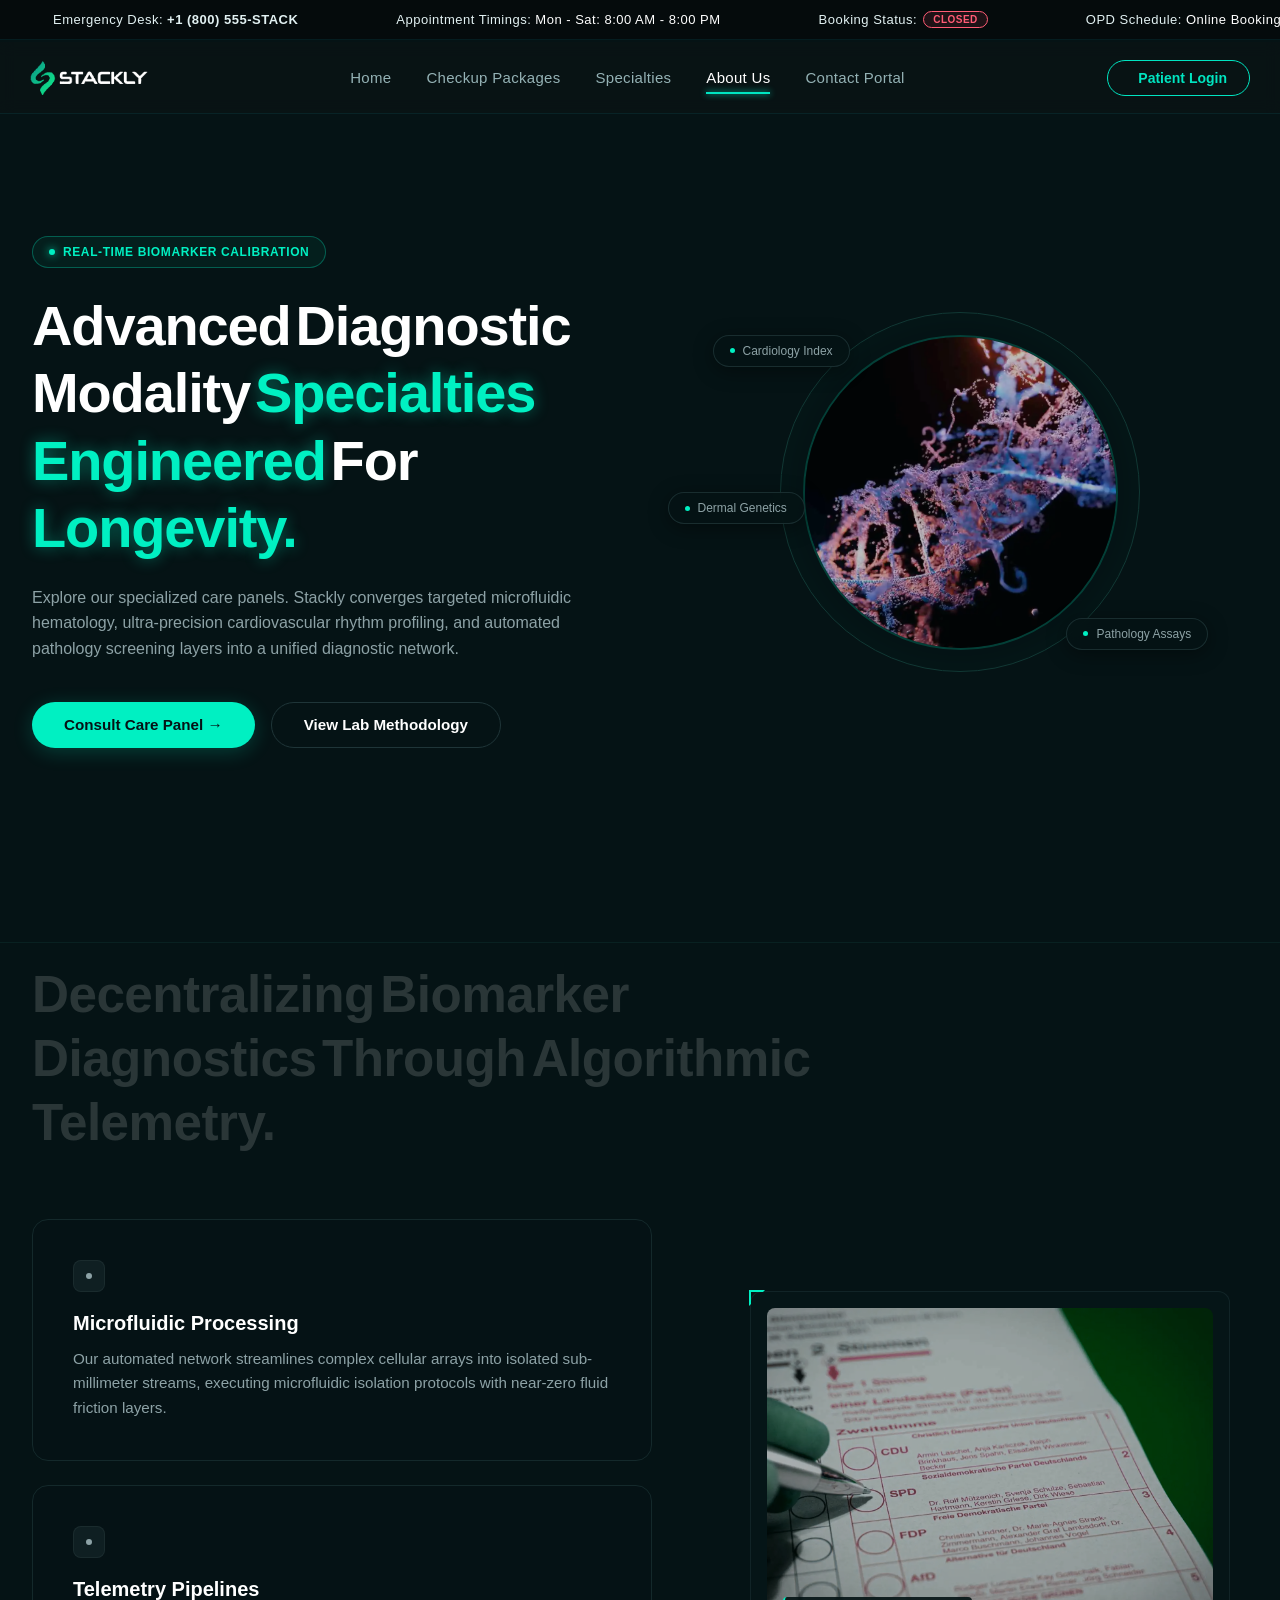
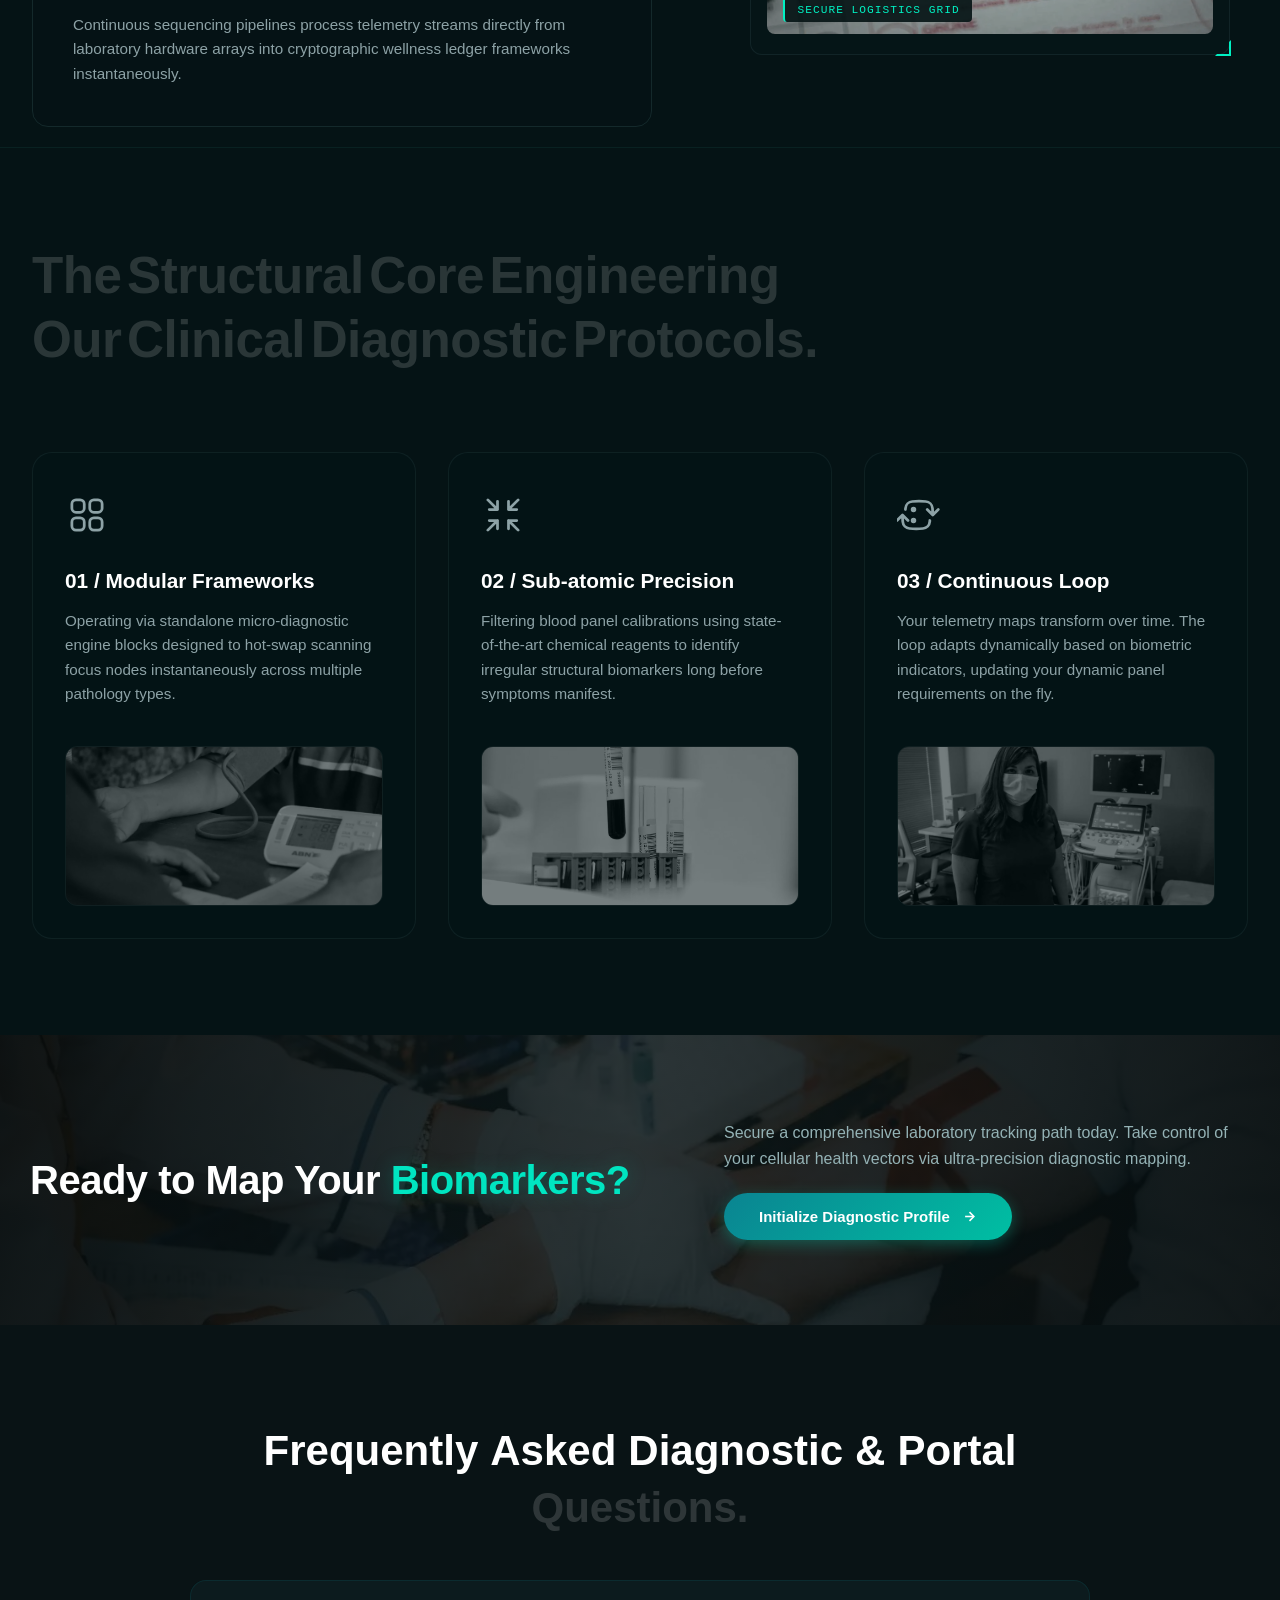
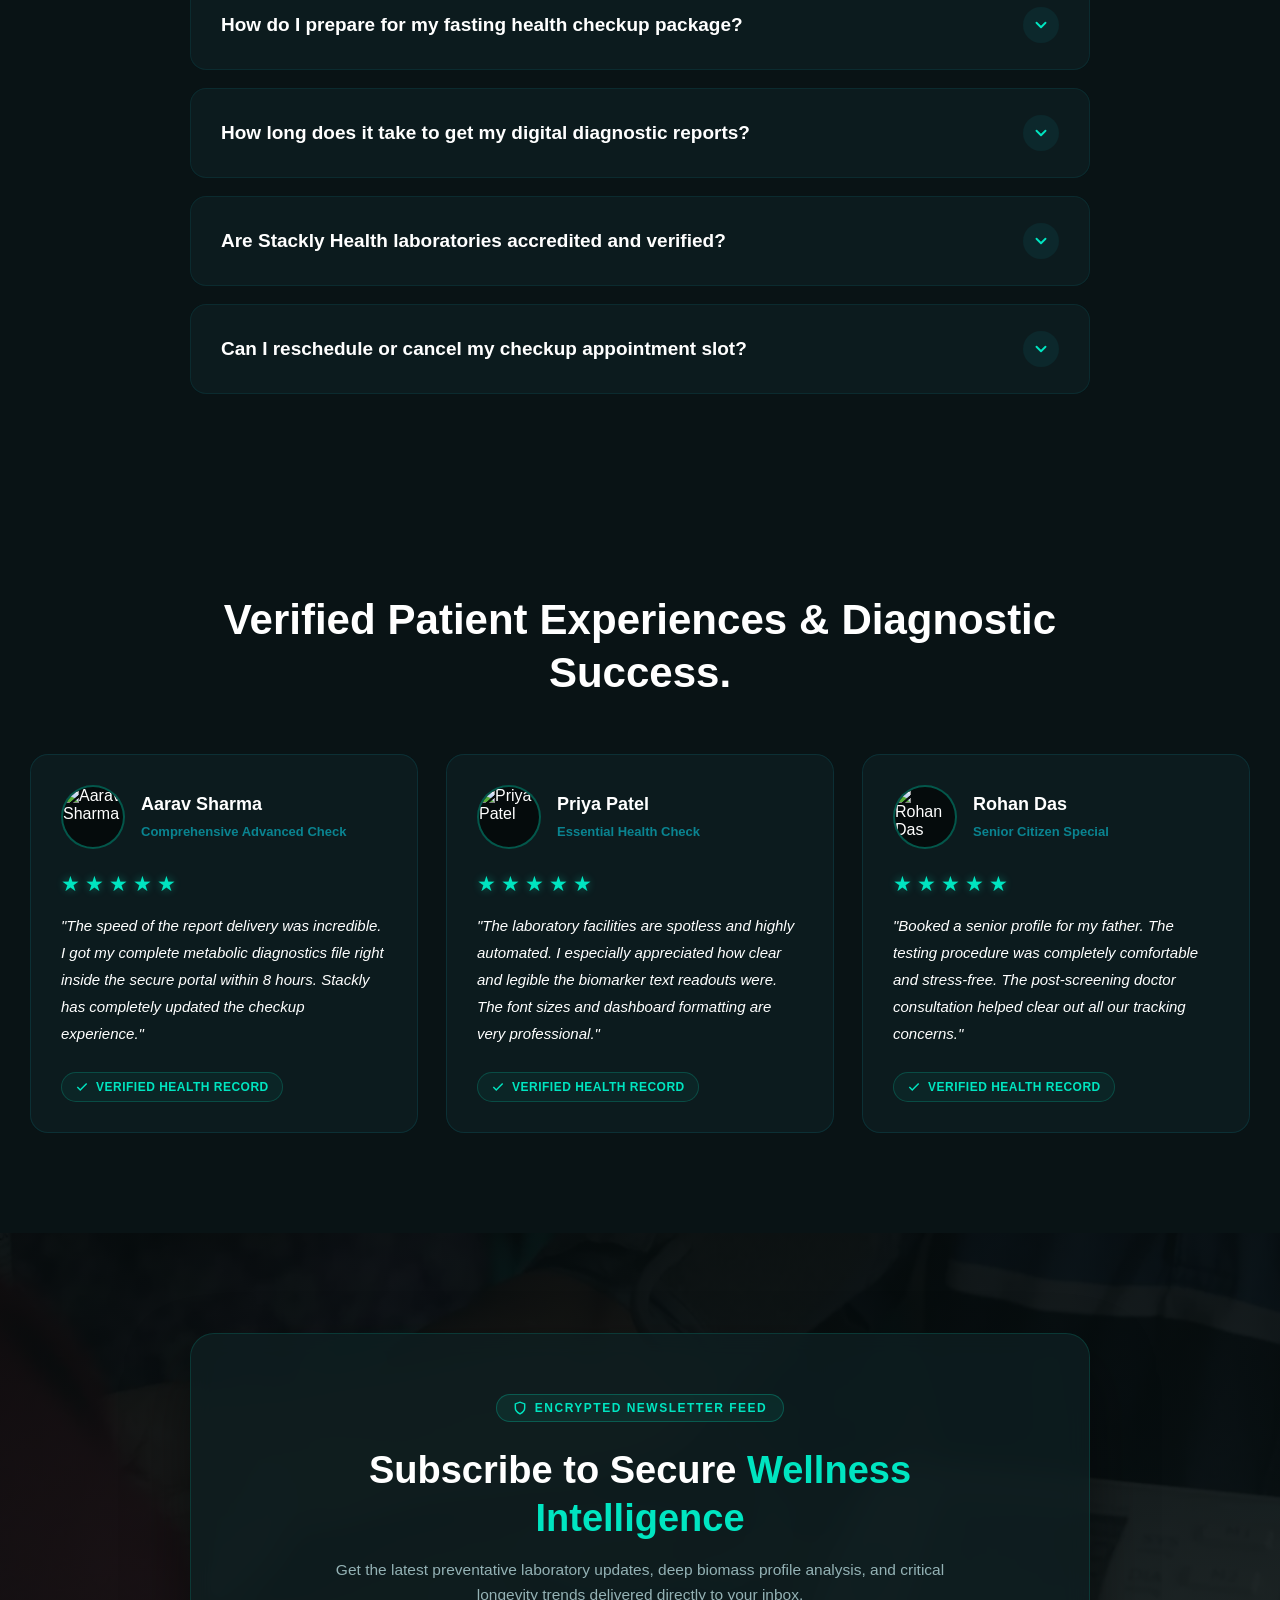
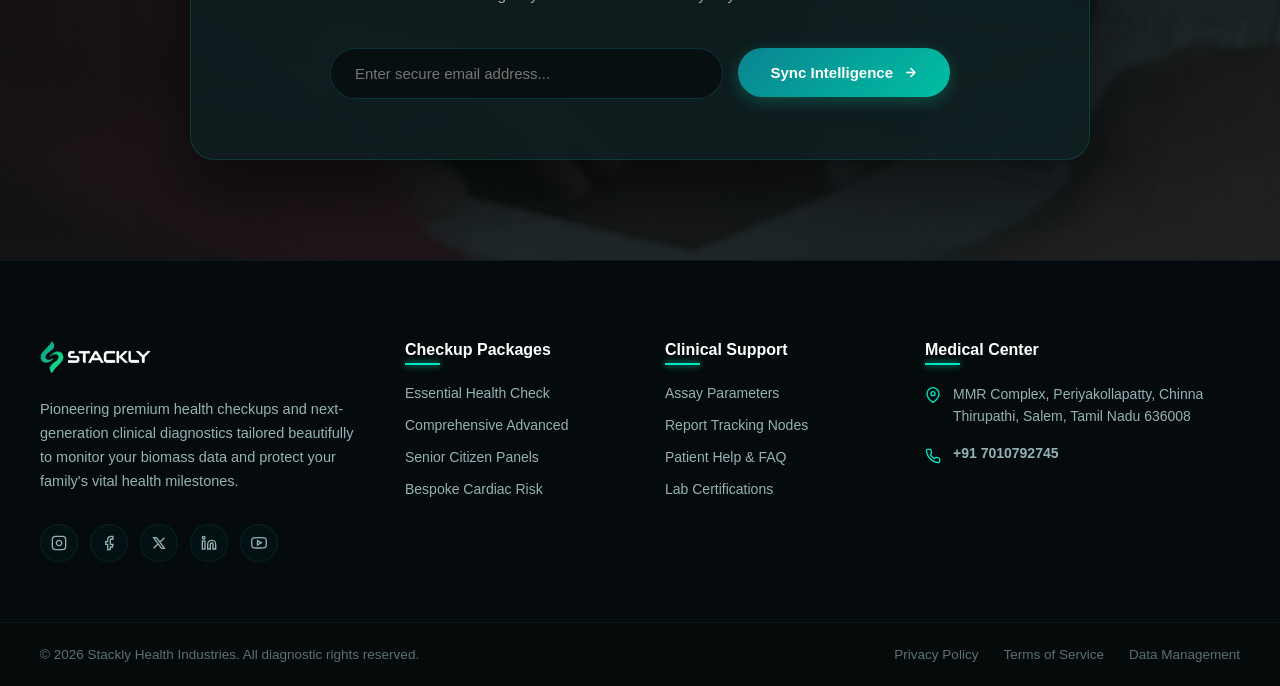
==== commit 95864364: "pages completed" ====
--- a/about.html
+++ b/about.html
@@ -177,7 +177,7 @@
         
         <!-- Brand Logo Element Frame (Refresh trigger enabled) -->
         <div class="brand-logo-frame" onclick="refreshPagePortal()" role="button" aria-label="Stackly Home & Refresh">
-            <img src="https://unsplash.com" alt="Stackly Health Logo" class="logo-asset">
+            <img src="./assests/health checkup logo.webp" alt="Stackly Health Logo" class="logo-asset">
             
         </div>
 
@@ -194,7 +194,9 @@
 
         <!-- Right Side Corner Authentication Anchor Action Block -->
         <div class="right-auth-corner">
-            <button class="btn-auth-portal" onclick="triggerAuthFlow()"><i class="fa-solid fa-user-shield"></i> Patient Login</button>
+            <button class="btn-auth-portal" onclick="window.location.href='login.html'">
+    <i class="fa-solid fa-user-shield"></i> Patient Login
+</button>
         </div>
 
         <!-- Interactive Mobile Hamburger Grid Vector Activation Node -->
@@ -281,8 +283,8 @@
       </p>
       
       <div class="btn-group">
-        <a href="/404" class="btn btn-primary">Consult Care Panel &rarr;</a>
-        <a href="/404" class="btn btn-secondary">View Lab Methodology</a>
+        <a href="404.html" class="btn btn-primary">Consult Care Panel &rarr;</a>
+        <a href="404.html" class="btn btn-secondary">View Lab Methodology</a>
       </div>
     </div>
 
@@ -292,7 +294,7 @@
         <div class="radar-circle"></div>
         
         <div class="image-mask">
-          <img src="https://unsplash.com" alt="Diagnostic Interface Illustration">
+          <img src="./assests/molecular diagnostic.webp" alt="Diagnostic Interface Illustration">
         </div>
         
         <div class="floating-index index-1">Cardiology Index</div>
@@ -673,7 +675,7 @@
             <div class="corner-bracket bottom-right"></div>
             
             <!-- Contextual Image Placeholder for Medical Technology -->
-            <img src="https://unsplash.com" alt="Robotic Microfluidic Laboratory Hardware Array" class="hardware-image">
+            <img src="./assests/hemotology checkup list.webp" alt="Robotic Microfluidic Laboratory Hardware Array" class="hardware-image">
             
             <div class="frame-overlay-tag">SECURE LOGISTICS GRID</div>
           </div>
@@ -1010,7 +1012,7 @@
             Operating via standalone micro-diagnostic engine blocks designed to hot-swap scanning focus nodes instantaneously across multiple pathology types.
           </p>
           <div class="pillar-media-frame">
-            <img src="https://unsplash.com" alt="Molecular Screening Matrix View" class="pillar-img">
+            <img src="./assests/medical screening.webp" alt="Molecular Screening Matrix View" class="pillar-img">
           </div>
         </div>
 
@@ -1027,7 +1029,7 @@
             Filtering blood panel calibrations using state-of-the-art chemical reagents to identify irregular structural biomarkers long before symptoms manifest.
           </p>
           <div class="pillar-media-frame">
-            <img src="https://unsplash.com" alt="Ultraprecision lab sample scanning" class="pillar-img">
+            <img src="./assests/medical testing.webp" alt="Ultraprecision lab sample scanning" class="pillar-img">
           </div>
         </div>
 
@@ -1044,7 +1046,7 @@
             Your telemetry maps transform over time. The loop adapts dynamically based on biometric indicators, updating your dynamic panel requirements on the fly.
           </p>
           <div class="pillar-media-frame">
-            <img src="https://unsplash.com" alt="Scientific microfluidic testing environment" class="pillar-img">
+            <img src="./assests/ultra screening.webp" alt="Scientific microfluidic testing environment" class="pillar-img">
           </div>
         </div>
 
@@ -1289,7 +1291,7 @@
     
     <!-- Deep Layered Static Asset Background Frame -->
     <div class="ribbon-asset-background">
-        <img src="https://pexels.com" alt="Stackly Diagnostics Cleanroom Architecture" class="ribbon-backing-img">
+        <img src="./assests/checkup.webp" alt="Stackly Diagnostics Cleanroom Architecture" class="ribbon-backing-img">
         <div class="ribbon-dark-shield"></div>
     </div>
 
@@ -2379,7 +2381,7 @@
     
     <!-- Deep Layered Background Media Asset Frame -->
     <div class="subscribe-asset-background">
-        <img src="https://pexels.com" alt="Stackly Cleanroom Operations Data Deck" class="subscribe-backing-img">
+        <img src="./assests/medical screening.webp" alt="Stackly Cleanroom Operations Data Deck" class="subscribe-backing-img">
         <div class="subscribe-dark-shield"></div>
     </div>
 
@@ -2636,104 +2638,68 @@
 </style>
 
 <script>
-    document.addEventListener("DOMContentLoaded", () => {
+document.addEventListener("DOMContentLoaded", () => {
     initializeSubscriptionGateEngine();
 });
 
 function initializeSubscriptionGateEngine() {
-    const subscribeForm = document.getElementById('stacklySubscribeForm');
-    const emailInput = document.getElementById('subscriberEmailInput');
-    const errorNotice = document.getElementById('fieldWarningNode');
+
+    const subscribeForm = document.getElementById("stacklySubscribeForm");
+    const emailInput = document.getElementById("subscriberEmailInput");
+    const errorNotice = document.getElementById("fieldWarningNode");
 
     if (!subscribeForm || !emailInput || !errorNotice) return;
 
-    // Remove any active error notice display while the user keys in text characters
-    emailInput.addEventListener('input', () => {
-        if (errorNotice.classList.contains('display-active')) {
-            errorNotice.classList.remove('display-active');
-            emailInput.style.borderColor = "rgba(10, 132, 145, 0.3)";
-        }
+    const errorText = errorNotice.querySelector("span");
+
+    // Hide validation message while typing
+    emailInput.addEventListener("input", () => {
+        errorNotice.classList.remove("display-active");
+        emailInput.style.borderColor = "rgba(10, 132, 145, 0.3)";
     });
 
-    subscribeForm.addEventListener('submit', (e) => {
-        e.preventDefault(); // Stop standard immediate page reload tracking parameters
+    // Form submission
+    subscribeForm.addEventListener("submit", (e) => {
+
+        e.preventDefault();
 
         const enteredValue = emailInput.value.trim();
 
-        // --- 1. Programmatic Field Completion Checks ---
+        // 1. Empty field validation
         if (enteredValue === "") {
-            // Field is completely empty
-            errorNotice.querySelector('span').innerText = "Please fill in the email field";
-            errorNotice.classList.add('display-active');
+
+            errorText.textContent = "Please fill in the email field";
+
+            errorNotice.classList.add("display-active");
+
             emailInput.style.borderColor = "var(--coral-alert)";
+
             emailInput.focus();
+
             return;
         }
 
-        // Basic structural email regex validation pattern
+        // 2. Email format validation
         const emailRegexPattern = /^[^\s@]+@[^\s@]+\.[^\s@]+$/;
+
         if (!emailRegexPattern.test(enteredValue)) {
-            // Input string doesn't follow typical email address properties
-            errorNotice.querySelector('span').innerText = "Please enter a valid email address";
-            errorNotice.classList.add('display-active');
+
+            errorText.textContent = "Please enter a valid email address";
+
+            errorNotice.classList.add("display-active");
+
             emailInput.style.borderColor = "var(--coral-alert)";
+
             emailInput.focus();
+
             return;
         }
 
-        // --- 2. Valid Input Form Path: Fire secure medical 404 redirect overlay simulation loop ---
-        executeSecure404Redirect(enteredValue);
-        subscribeForm.reset(); // Clear memory values inside structural fields
+        // 3. Valid email - navigate directly to 404 page
+        window.location.href = "404.html";
+
     });
 }
-
-/**
- * Custom 404 Viewport Layer Launcher
- * Generates an absolute blocking layer over document body frames to safely mirror requested parameters
- */
-function executeSecure404Redirect(validatedEmailAddress) {
-    const fullScreen404Layer = document.createElement('div');
-    
-    // Core Layout Styling Definitions
-    Object.assign(fullScreen404Layer.style, {
-        position: 'fixed',
-        top: '0',
-        left: '0',
-        width: '100vw',
-        height: '100vh',
-        backgroundColor: '#050b0c',
-        color: '#ffffff',
-        fontFamily: "'Segoe UI', Tahoma, sans-serif",
-        display: 'flex',
-        flexDirection: 'column',
-        justifyContent: 'center',
-        alignItems: 'center',
-        zIndex: '1000000',
-        textAlign: 'center',
-        padding: '20px',
-        boxSizing: 'border-box'
-    });
-
-    fullScreen404Layer.innerHTML = `
-        <div style="max-width: 520px; background: #0e1e21; border: 1px solid #ff5c75; padding: 50px 40px; border-radius: 20px; box-shadow: 0 25px 50px rgba(0,0,0,0.6);">
-            <svg style="width: 56px; height: 56px; color: #ff5c75; margin-bottom: 24px;" viewBox="0 0 24 24" fill="none" stroke="currentColor" stroke-width="2" stroke-linecap="round" stroke-linejoin="round"><path d="M10.29 3.86L1.82 18a2 2 0 0 0 1.71 3h16.94a2 2 0 0 0 1.71-3L13.71 3.86a2 2 0 0 0-3.42 0z"></path><line x1="12" y1="9" x2="12" y2="13"></line><line x1="12" y1="17" x2="12.01" y2="17"></line></svg>
-            <h1 style="font-size: 64px; font-weight: 800; color: #ff5c75; margin: 0 0 10px 0; letter-spacing: -1px;">404</h1>
-            <h3 style="font-size: 22px; color: #ffffff; margin-bottom: 15px; font-weight: 700;">Subscription Loop Encrypted</h3>
-            <p style="color: #7fa4a8; font-size: 14.5px; line-height: 1.6; margin-bottom: 30px;">The data verification portal path for [<strong>${validatedEmailAddress}</strong>] compiled successfully, but has completed a safety route onto a localized 404 security shield loop.</p>
-            <button id="close404PortalBtn" style="background: #00e5c1; color: #091315; border: none; padding: 14px 28px; font-size: 14px; font-weight: 700; border-radius: 25px; cursor: pointer; box-shadow: 0 4px 12px rgba(0,229,193,0.25); transition: transform 0.2s ease;">Return to Control Panel</button>
-        </div>
-    `;
-
-    document.body.appendChild(fullScreen404Layer);
-    document.body.style.overflow = 'hidden'; // Lock root window scroll trackers completely
-
-    // Dismissal controller wire path
-    document.getElementById('close404PortalBtn').addEventListener('click', () => {
-        fullScreen404Layer.remove();
-        document.body.style.overflow = 'auto'; // Unlock root viewport elements
-    });
-}
-
 </script>
 
 <!-- Master Premium Footer Navigation Arena -->
@@ -2743,7 +2709,7 @@
         <!-- Column 1: Brand Info Column -->
         <div class="footer-column-cell brand-summary-cell">
             <div class="footer-logo-node" onclick="scrollToTopAndRefresh()" role="button" aria-label="Stackly Logo - Back to Top">
-                <img src="https://unsplash.com" alt="Stackly Health Logo" class="footer-logo-img">
+                <img src="./assests/health checkup logo.webp" alt="Stackly Health Logo" class="footer-logo-img">
                 
             </div>
             <p class="footer-brand-pitch">
@@ -3086,75 +3052,38 @@
 
 </style>
 
+
 <script>
     /**
- * 1. Brand Logo Back-To-Top Smooth Scroll & Refresh Action Handler
- */
-function scrollToTopAndRefresh() {
-    if (window.scrollY === 0) {
-        window.location.reload(); 
-    } else {
-        window.scrollTo({
-            top: 0,
-            behavior: 'smooth'
-        });
-
-        const refreshHandlerScrollCheck = () => {
-            if (window.scrollY === 0) {
-                window.removeEventListener('scroll', refreshHandlerScrollCheck);
-                window.location.reload();
-            }
-        };
-        window.addEventListener('scroll', refreshHandlerScrollCheck);
+     * 1. Brand Logo Back-To-Top Smooth Scroll & Refresh Action Handler
+     */
+    function scrollToTopAndRefresh() {
+        if (window.scrollY === 0) {
+            window.location.reload();
+        } else {
+            window.scrollTo({
+                top: 0,
+                behavior: 'smooth'
+            });
+
+            const refreshHandlerScrollCheck = () => {
+                if (window.scrollY === 0) {
+                    window.removeEventListener('scroll', refreshHandlerScrollCheck);
+                    window.location.reload();
+                }
+            };
+
+            window.addEventListener('scroll', refreshHandlerScrollCheck);
+        }
     }
-}
-
-/**
- * 2. 404 Security Simulation Overlay Shield Gate Routing Routine
- */
-function routeToErrorPortal(targetContextCode) {
-    console.warn(`Redirecting link token sequence safely down to fallback node path: [${targetContextCode}]`);
-
-    const secureErrorMask = document.createElement('div');
-    
-    Object.assign(secureErrorMask.style, {
-        position: 'fixed',
-        top: '0',
-        left: '0',
-        width: '100vw',
-        height: '100vh',
-        backgroundColor: '#050b0c',
-        color: '#ffffff',
-        fontFamily: "'Segoe UI', Tahoma, sans-serif",
-        display: 'flex',
-        flexDirection: 'column',
-        justifyContent: 'center',
-        alignItems: 'center',
-        zIndex: '1000000',
-        textAlign: 'center',
-        padding: '20px',
-        boxSizing: 'border-box'
-    });
-
-    secureErrorMask.innerHTML = `
-        <div style="max-width: 500px; background: #0e1e21; border: 1px solid #ff5c75; padding: 45px 35px; border-radius: 18px; box-shadow: 0 25px 50px rgba(0,0,0,0.65);">
-            <svg style="width: 60px; height: 60px; color: #ff5c75; margin-bottom: 22px;" viewBox="0 0 24 24" fill="none" stroke="currentColor" stroke-width="2" stroke-linecap="round" stroke-linejoin="round"><path d="M10.29 3.86L1.82 18a2 2 0 0 0 1.71 3h16.94a2 2 0 0 0 1.71-3L13.71 3.86a2 2 0 0 0-3.42 0z"></path><line x1="12" y1="9" x2="12" y2="13"></line><line x1="12" y1="17" x2="12.01" y2="17"></line></svg>
-            <h1 style="font-size: 56px; font-weight: 800; color: #ff5c75; margin: 0 0 8px 0; letter-spacing: -1px;">404</h1>
-            <h3 style="font-size: 20px; color: #ffffff; margin-bottom: 14px; font-weight: 700;">Diagnostic Sub-Route Locked</h3>
-            <p style="color: #7fa4a8; font-size: 14px; line-height: 1.55; margin-bottom: 25px;">The reference link parameter [<strong>${targetContextCode}</strong>] points to an offline diagnostic directory that is currently undergoing security audits.</p>
-            <button id="dismissSecureMaskBtn" style="background: #00e5c1; color: #091315; border: none; padding: 12px 26px; font-size: 14px; font-weight: 700; border-radius: 20px; cursor: pointer; box-shadow: 0 4px 12px rgba(0,229,193,0.25); transition: transform 0.15s ease;">Return to Control Panel</button>
-        </div>
-    `;
-
-    document.body.appendChild(secureErrorMask);
-    document.body.style.overflow = 'hidden';
-
-    document.getElementById('dismissSecureMaskBtn').addEventListener('click', () => {
-        secureErrorMask.remove();
-        document.body.style.overflow = 'auto';
-    });
-}
-
+
+    /**
+     * 2. 404 Page Navigation Handler
+     */
+    function routeToErrorPortal(targetContextCode) {
+        window.location.href = '404.html';
+    }
 </script>
+
 </body>
 </html>
